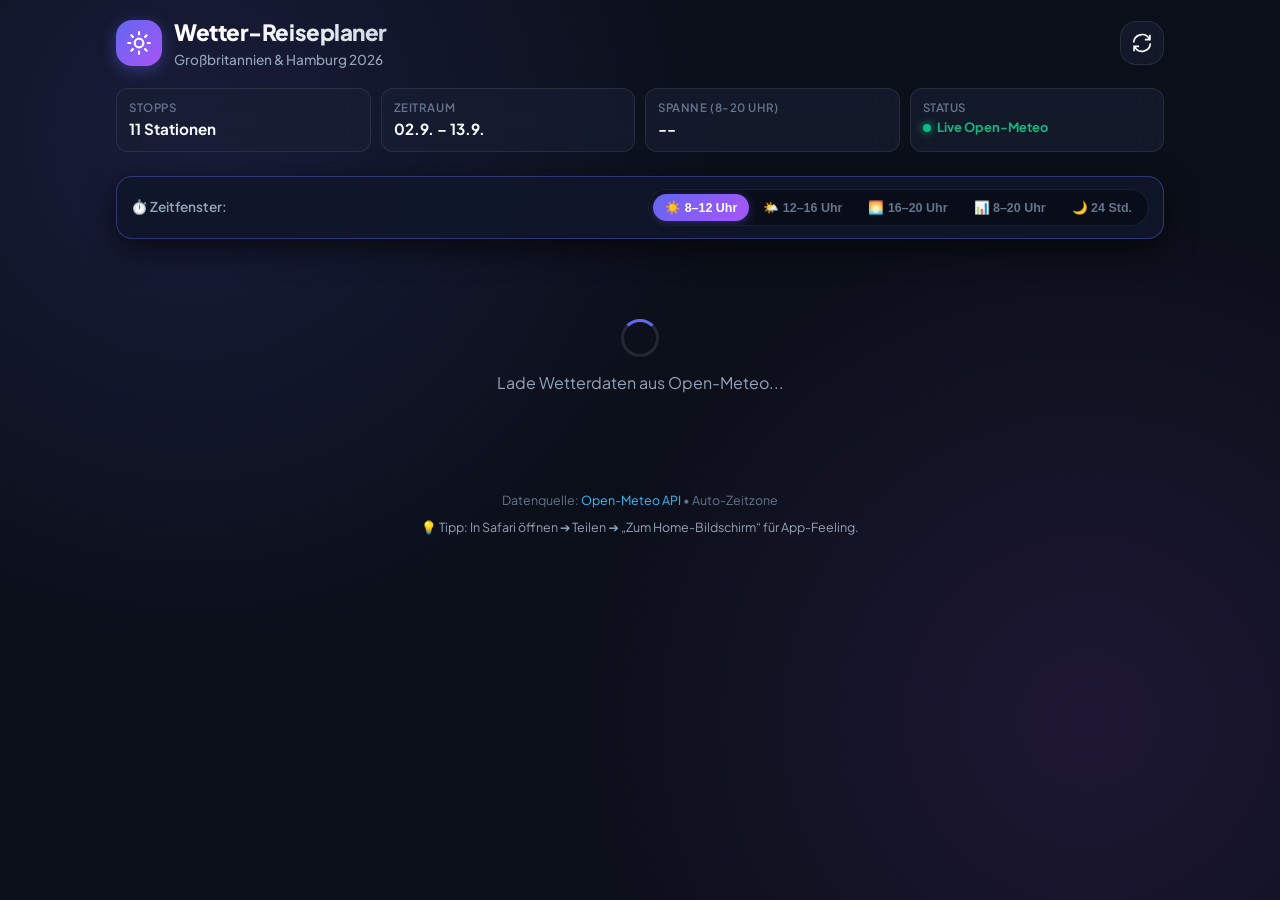
==== index.html @ 4241230c "Modify API URL to include past_days parameter Updated the API URL in fetchForecastForTarget to inclu" ====
<!DOCTYPE html>
<html lang="de">
<head>
    <meta charset="UTF-8">
    <meta name="viewport" content="width=device-width, initial-scale=1.0, maximum-scale=1.0, user-scalable=no">
    <title>Wetter-Reiseplaner | GB & Hamburg</title>
    <link rel="preconnect" href="https://fonts.googleapis.com">
    <link rel="preconnect" href="https://fonts.gstatic.com" crossorigin>
    <link href="https://fonts.googleapis.com/css2?family=Plus+Jakarta+Sans:wght@400;500;600;700;800&display=swap" rel="stylesheet">
    <meta name="apple-mobile-web-app-capable" content="yes">
    <meta name="apple-mobile-web-app-status-bar-style" content="black-translucent">
    <meta name="theme-color" content="#0f172a">
    <style>
        :root {
            --bg-main: #0b0f19;
            --card-bg: rgba(23, 31, 51, 0.65);
            --card-bg-hover: rgba(30, 41, 67, 0.8);
            --card-border: rgba(255, 255, 255, 0.09);
            --card-border-glow: rgba(99, 102, 241, 0.4);
            
            --text-primary: #f8fafc;
            --text-secondary: #94a3b8;
            --text-muted: #64748b;
            
            --accent-indigo: #6366f1;
            --accent-purple: #a855f7;
            --accent-sky: #38bdf8;
            --accent-amber: #f59e0b;
            --accent-emerald: #10b981;
            --accent-rose: #f43f5e;
            
            --radius-xl: 22px;
            --radius-lg: 16px;
            --radius-md: 12px;
            --radius-sm: 8px;
            
            --shadow-glass: 0 12px 32px 0 rgba(0, 0, 0, 0.37);
        }

        * {
            margin: 0;
            padding: 0;
            box-sizing: border-box;
            -webkit-tap-highlight-color: transparent;
        }

        body {
            font-family: 'Plus Jakarta Sans', system-ui, -apple-system, sans-serif;
            background-color: var(--bg-main);
            color: var(--text-primary);
            min-height: 100vh;
            line-height: 1.5;
            background-image: 
                radial-gradient(circle at 15% 15%, rgba(99, 102, 241, 0.15) 0%, transparent 40%),
                radial-gradient(circle at 85% 80%, rgba(168, 85, 247, 0.12) 0%, transparent 40%);
            background-attachment: fixed;
            padding-bottom: 40px;
        }

        .app-container {
            max-width: 1080px;
            margin: 0 auto;
            padding: 16px 16px 32px 16px;
        }

        /* Header */
        .app-header {
            margin-bottom: 24px;
        }

        .header-top {
            display: flex;
            justify-content: space-between;
            align-items: center;
            margin-bottom: 18px;
        }

        .brand {
            display: flex;
            align-items: center;
            gap: 12px;
        }

        .brand-icon {
            width: 46px;
            height: 46px;
            border-radius: var(--radius-lg);
            background: linear-gradient(135deg, var(--accent-indigo), var(--accent-purple));
            display: flex;
            align-items: center;
            justify-content: center;
            color: #fff;
            box-shadow: 0 4px 16px rgba(99, 102, 241, 0.4);
        }

        .brand-icon svg {
            width: 26px;
            height: 26px;
        }

        h1 {
            font-size: 1.4rem;
            font-weight: 800;
            letter-spacing: -0.02em;
            background: linear-gradient(135deg, #ffffff 30%, #cbd5e1);
            -webkit-background-clip: text;
            -webkit-text-fill-color: transparent;
        }

        .subtitle {
            font-size: 0.85rem;
            color: var(--text-secondary);
            font-weight: 500;
        }

        .icon-btn {
            width: 44px;
            height: 44px;
            border-radius: var(--radius-lg);
            background: var(--card-bg);
            border: 1px solid var(--card-border);
            color: var(--text-primary);
            display: flex;
            align-items: center;
            justify-content: center;
            cursor: pointer;
            backdrop-filter: blur(12px);
            transition: all 0.2s ease;
        }

        .icon-btn:active {
            transform: scale(0.94);
            background: rgba(99, 102, 241, 0.2);
        }

        .icon-btn svg {
            width: 20px;
            height: 20px;
            transition: transform 0.4s ease;
        }

        .spinning svg {
            animation: rotate 1s linear infinite;
        }

        @keyframes rotate {
            from { transform: rotate(0deg); }
            to { transform: rotate(360deg); }
        }

        /* Stats Bar */
        .stats-bar {
            display: grid;
            grid-template-columns: repeat(2, 1fr);
            gap: 10px;
            margin-bottom: 18px;
        }

        @media (min-width: 640px) {
            .stats-bar {
                grid-template-columns: repeat(4, 1fr);
            }
        }

        .stat-card {
            background: var(--card-bg);
            border: 1px solid var(--card-border);
            backdrop-filter: blur(12px);
            border-radius: var(--radius-md);
            padding: 10px 12px;
            display: flex;
            flex-direction: column;
        }

        .stat-label {
            font-size: 0.72rem;
            color: var(--text-muted);
            text-transform: uppercase;
            letter-spacing: 0.05em;
            font-weight: 600;
        }

        .stat-value {
            font-size: 0.95rem;
            font-weight: 700;
            color: var(--text-primary);
            margin-top: 2px;
        }

        .status-badge {
            display: inline-flex;
            align-items: center;
            gap: 6px;
            font-size: 0.8rem;
            color: var(--accent-emerald);
        }

        .pulse-dot {
            width: 8px;
            height: 8px;
            border-radius: 50%;
            background-color: var(--accent-emerald);
            box-shadow: 0 0 8px var(--accent-emerald);
            animation: pulse 2s infinite;
        }

        @keyframes pulse {
            0% { opacity: 1; transform: scale(1); }
            50% { opacity: 0.4; transform: scale(0.85); }
            100% { opacity: 1; transform: scale(1); }
        }

        /* Time Toggle Bar (Sticky Header) */
        .time-toggle-bar {
            position: sticky;
            top: 0;
            z-index: 500;
            display: flex;
            flex-wrap: wrap;
            gap: 10px;
            justify-content: space-between;
            align-items: center;
            background: rgba(15, 23, 42, 0.95);
            border: 1px solid var(--card-border-glow);
            border-radius: var(--radius-lg);
            padding: 12px 14px;
            margin-bottom: 20px;
            backdrop-filter: blur(20px);
            -webkit-backdrop-filter: blur(20px);
            box-shadow: 0 10px 30px rgba(0, 0, 0, 0.6);
        }

        .time-badge {
            display: flex;
            align-items: center;
            gap: 8px;
            font-size: 0.85rem;
            font-weight: 600;
            color: var(--text-secondary);
        }

        .toggle-switch {
            display: flex;
            gap: 2px;
            background: rgba(0, 0, 0, 0.35);
            padding: 4px;
            border-radius: 30px;
            border: 1px solid rgba(255, 255, 255, 0.08);
            overflow-x: auto;
            max-width: 100%;
            scrollbar-width: none;
        }

        .toggle-switch::-webkit-scrollbar {
            display: none;
        }

        .toggle-btn {
            white-space: nowrap;
            background: transparent;
            border: none;
            color: var(--text-muted);
            padding: 6px 12px;
            border-radius: 20px;
            font-size: 0.78rem;
            font-weight: 600;
            cursor: pointer;
            transition: all 0.2s ease;
        }

        .toggle-btn.active {
            background: linear-gradient(135deg, var(--accent-indigo), var(--accent-purple));
            color: #fff;
            box-shadow: 0 2px 10px rgba(99, 102, 241, 0.4);
        }

        /* Loader */
        .loader-container {
            display: flex;
            flex-direction: column;
            align-items: center;
            justify-content: center;
            padding: 60px 20px;
            color: var(--text-secondary);
            gap: 14px;
        }

        .spinner {
            width: 38px;
            height: 38px;
            border: 3px solid rgba(255, 255, 255, 0.1);
            border-top-color: var(--accent-indigo);
            border-radius: 50%;
            animation: rotate 0.8s linear infinite;
        }

        /* Grid & Cards */
        .weather-grid {
            display: grid;
            grid-template-columns: 1fr;
            gap: 14px;
        }

        @media (min-width: 640px) {
            .weather-grid {
                grid-template-columns: repeat(2, 1fr);
            }
        }

        @media (min-width: 1024px) {
            .weather-grid {
                grid-template-columns: repeat(3, 1fr);
            }
        }

        .weather-card {
            background: var(--card-bg);
            border: 1px solid var(--card-border);
            backdrop-filter: blur(16px);
            border-radius: var(--radius-xl);
            padding: 18px;
            position: relative;
            overflow: hidden;
            transition: transform 0.2s ease, border-color 0.2s ease, box-shadow 0.2s ease;
            box-shadow: var(--shadow-glass);
            cursor: pointer;
        }

        .weather-card:hover {
            border-color: var(--card-border-glow);
            transform: translateY(-2px);
        }

        .weather-card.out-of-range {
            opacity: 0.7;
            background: rgba(15, 23, 42, 0.5);
            cursor: default;
        }

        /* Card Header */
        .card-header {
            display: flex;
            justify-content: space-between;
            align-items: flex-start;
            margin-bottom: 14px;
        }

        .city-badge {
            display: flex;
            align-items: center;
            gap: 8px;
        }

        .city-flag {
            font-size: 1.2rem;
        }

        .city-name {
            font-size: 1.15rem;
            font-weight: 700;
            color: var(--text-primary);
        }

        .date-pill {
            background: rgba(255, 255, 255, 0.07);
            border: 1px solid rgba(255, 255, 255, 0.1);
            padding: 4px 10px;
            border-radius: var(--radius-md);
            font-size: 0.78rem;
            font-weight: 600;
            color: var(--text-secondary);
        }

        /* Card Body */
        .card-body {
            display: flex;
            align-items: center;
            justify-content: space-between;
            margin-bottom: 16px;
        }

        .weather-info {
            display: flex;
            align-items: center;
            gap: 12px;
        }

        .weather-icon-wrapper {
            width: 48px;
            height: 48px;
            border-radius: var(--radius-md);
            background: rgba(255, 255, 255, 0.05);
            display: flex;
            align-items: center;
            justify-content: center;
            font-size: 1.8rem;
        }

        .weather-desc {
            font-size: 0.95rem;
            font-weight: 600;
            color: var(--text-primary);
        }

        .temp-box {
            text-align: right;
        }

        .temp-max {
            font-size: 1.4rem;
            font-weight: 800;
            color: var(--text-primary);
        }

        .temp-min {
            font-size: 0.85rem;
            color: var(--text-muted);
            font-weight: 500;
        }

        /* Card Metrics */
        .card-metrics {
            background: rgba(0, 0, 0, 0.22);
            border-radius: var(--radius-md);
            padding: 10px 12px;
            display: flex;
            flex-direction: column;
            gap: 8px;
            font-size: 0.82rem;
        }

        .metric-row {
            display: flex;
            justify-content: space-between;
            align-items: center;
            width: 100%;
        }

        .metric-row.wind-row,
        .metric-row.sun-row {
            padding-top: 6px;
            border-top: 1px solid rgba(255, 255, 255, 0.07);
        }

        .metric-item {
            display: flex;
            align-items: center;
            gap: 6px;
            color: var(--text-secondary);
        }

        .metric-icon {
            color: var(--accent-sky);
        }

        .gusts-badge {
            font-size: 0.75rem;
            color: var(--accent-amber);
            background: rgba(245, 158, 11, 0.12);
            border: 1px solid rgba(245, 158, 11, 0.25);
            padding: 1px 6px;
            border-radius: 4px;
            margin-left: 4px;
            font-weight: 600;
        }

        .rain-bar-container {
            width: 60px;
            height: 6px;
            background: rgba(255, 255, 255, 0.1);
            border-radius: 4px;
            overflow: hidden;
        }

        .rain-bar-fill {
            height: 100%;
            background: linear-gradient(90deg, var(--accent-sky), var(--accent-indigo));
            border-radius: 4px;
        }

        .out-notice {
            padding: 12px;
            background: rgba(245, 158, 11, 0.1);
            border: 1px dashed rgba(245, 158, 11, 0.3);
            border-radius: var(--radius-md);
            color: #fcd34d;
            font-size: 0.8rem;
            text-align: center;
            font-weight: 500;
        }

        .card-click-hint {
            font-size: 0.73rem;
            color: var(--text-muted);
            text-align: right;
            margin-top: 10px;
            display: flex;
            align-items: center;
            justify-content: flex-end;
            gap: 4px;
            font-weight: 600;
            transition: color 0.2s ease;
        }

        .weather-card:hover .card-click-hint {
            color: var(--accent-sky);
        }

        /* Modal Overlay */
        .modal-overlay {
            position: fixed;
            top: 0;
            left: 0;
            width: 100vw;
            height: 100vh;
            background: rgba(5, 8, 16, 0.82);
            backdrop-filter: blur(16px);
            -webkit-backdrop-filter: blur(16px);
            z-index: 1000;
            display: flex;
            align-items: center;
            justify-content: center;
            padding: 16px;
            opacity: 1;
            transition: opacity 0.25s ease;
        }

        .modal-overlay.hidden {
            display: none !important;
            opacity: 0;
            pointer-events: none;
        }

        .modal-card {
            background: rgba(15, 23, 42, 0.96);
            border: 1px solid var(--card-border-glow);
            border-radius: var(--radius-xl);
            width: 100%;
            max-width: 820px;
            max-height: 90vh;
            overflow-y: auto;
            padding: 24px;
            position: relative;
            box-shadow: 0 20px 50px rgba(0, 0, 0, 0.6);
            animation: modalSlideUp 0.3s ease-out;
        }

        @keyframes modalSlideUp {
            from { opacity: 0; transform: translateY(20px) scale(0.97); }
            to { opacity: 1; transform: translateY(0) scale(1); }
        }

        .modal-close-btn {
            position: absolute;
            top: 16px;
            right: 16px;
            width: 36px;
            height: 36px;
            border-radius: 50%;
            background: rgba(255, 255, 255, 0.1);
            border: 1px solid rgba(255, 255, 255, 0.15);
            color: var(--text-primary);
            font-size: 1.4rem;
            line-height: 1;
            cursor: pointer;
            display: flex;
            align-items: center;
            justify-content: center;
            transition: all 0.2s ease;
        }

        .modal-close-btn:hover {
            background: rgba(244, 63, 94, 0.2);
            border-color: var(--accent-rose);
            color: var(--accent-rose);
        }

        .modal-header {
            margin-bottom: 20px;
            padding-right: 40px;
        }

        .modal-title-group {
            display: flex;
            align-items: center;
            gap: 12px;
            margin-bottom: 12px;
        }

        .modal-flag {
            font-size: 2rem;
        }

        .modal-city {
            font-size: 1.5rem;
            font-weight: 800;
            color: var(--text-primary);
        }

        .modal-date {
            font-size: 0.9rem;
            color: var(--text-secondary);
            font-weight: 500;
        }

        .modal-summary-pills {
            display: flex;
            flex-wrap: wrap;
            gap: 8px;
        }

        .summary-pill {
            padding: 4px 12px;
            border-radius: 20px;
            font-size: 0.82rem;
            font-weight: 600;
            background: rgba(255, 255, 255, 0.06);
            border: 1px solid rgba(255, 255, 255, 0.1);
        }

        .summary-pill.temp-pill { color: #f8fafc; border-color: rgba(99, 102, 241, 0.4); }
        .summary-pill.rain-pill { color: var(--accent-sky); border-color: rgba(56, 189, 248, 0.4); }
        .summary-pill.wind-pill { color: var(--accent-amber); border-color: rgba(245, 158, 11, 0.4); }
        .summary-pill.sun-pill { color: #fde047; border-color: rgba(250, 204, 21, 0.4); }

        .chart-legend {
            display: flex;
            gap: 16px;
            margin-bottom: 12px;
            font-size: 0.8rem;
            color: var(--text-secondary);
        }

        .legend-item {
            display: flex;
            align-items: center;
            gap: 6px;
        }

        .legend-color {
            width: 12px;
            height: 12px;
            border-radius: 3px;
        }

        .legend-color.temp-color { background: var(--accent-indigo); }
        .legend-color.rain-color { background: var(--accent-sky); }

        .chart-scroll-container {
            overflow-x: auto;
            background: rgba(0, 0, 0, 0.3);
            border: 1px solid var(--card-border);
            border-radius: var(--radius-lg);
            padding: 16px;
            margin-bottom: 20px;
        }

        .chart-wrapper {
            min-width: 640px;
        }

        .hourly-table-container {
            margin-top: 16px;
        }

        .table-title {
            font-size: 0.95rem;
            font-weight: 700;
            margin-bottom: 12px;
            color: var(--text-primary);
        }

        .hourly-grid {
            display: grid;
            grid-template-columns: repeat(auto-fill, minmax(80px, 1fr));
            gap: 8px;
        }

        .hourly-card {
            background: rgba(255, 255, 255, 0.04);
            border: 1px solid rgba(255, 255, 255, 0.06);
            border-radius: var(--radius-md);
            padding: 8px 6px;
            text-align: center;
            font-size: 0.78rem;
            transition: background 0.2s ease;
        }

        .hourly-card:hover {
            background: rgba(99, 102, 241, 0.15);
        }

        .hourly-time {
            font-weight: 700;
            color: var(--text-secondary);
            margin-bottom: 4px;
        }

        .hourly-icon {
            font-size: 1.2rem;
            margin: 2px 0;
        }

        .hourly-temp {
            font-weight: 800;
            color: var(--text-primary);
        }

        .hourly-rain {
            font-size: 0.72rem;
            color: var(--accent-sky);
            margin-top: 2px;
        }

        .hidden {
            display: none !important;
        }

        .app-footer {
            margin-top: 36px;
            text-align: center;
            font-size: 0.78rem;
            color: var(--text-muted);
        }

        .app-footer a {
            color: var(--accent-sky);
            text-decoration: none;
        }

        .pwa-hint {
            margin-top: 8px;
            color: var(--text-secondary);
        }
    </style>
</head>
<body>
    <div class="app-container">
        <!-- Header -->
        <header class="app-header">
            <div class="header-top">
                <div class="brand">
                    <div class="brand-icon">
                        <svg viewBox="0 0 24 24" fill="none" stroke="currentColor" stroke-width="2">
                            <path d="M12 2v2M12 20v2M4.93 4.93l1.41 1.41M17.66 17.66l1.41 1.41M2 12h2M20 12h2M6.34 17.66l-1.41 1.41M19.07 4.93l-1.41 1.41" stroke-linecap="round"/>
                            <path d="M16 12a4 4 0 11-8 0 4 4 0 018 0z"/>
                        </svg>
                    </div>
                    <div>
                        <h1>Wetter-Reiseplaner</h1>
                        <p class="subtitle">Großbritannien & Hamburg 2026</p>
                    </div>
                </div>
                <button id="refresh-btn" class="icon-btn" title="Daten aktualisieren" aria-label="Aktualisieren">
                    <svg id="refresh-icon" viewBox="0 0 24 24" fill="none" stroke="currentColor" stroke-width="2">
                        <path d="M21.5 2v6h-6M2.5 22v-6h6M2 11.5a10 10 0 0118.8-4.3M22 12.5a10 10 0 01-18.8 4.2"/>
                    </svg>
                </button>
            </div>

            <!-- Stats Bar -->
            <div class="stats-bar">
                <div class="stat-card">
                    <span class="stat-label">Stopps</span>
                    <span class="stat-value" id="stat-count">11 Stationen</span>
                </div>
                <div class="stat-card">
                    <span class="stat-label">Zeitraum</span>
                    <span class="stat-value">02.9. – 13.9.</span>
                </div>
                <div class="stat-card">
                    <span class="stat-label">Spanne (8-20 Uhr)</span>
                    <span class="stat-value" id="stat-temp-range">--</span>
                </div>
                <div class="stat-card">
                    <span class="stat-label">Status</span>
                    <span class="stat-value status-badge" id="stat-status">
                        <span class="pulse-dot"></span> Live Open-Meteo
                    </span>
                </div>
            </div>
        </header>

        <!-- Time Toggle Bar (Sticky Header) -->
        <div class="time-toggle-bar">
            <div class="time-badge">
                <span>⏱️ Zeitfenster:</span>
            </div>
            <div class="toggle-switch">
                <button class="toggle-btn active" data-time="8-12">☀️ 8–12 Uhr</button>
                <button class="toggle-btn" data-time="12-16">🌤️ 12–16 Uhr</button>
                <button class="toggle-btn" data-time="16-20">🌅 16–20 Uhr</button>
                <button class="toggle-btn" data-time="8-20">📊 8–20 Uhr</button>
                <button class="toggle-btn" data-time="24h">🌙 24 Std.</button>
            </div>
        </div>

        <!-- Main Content Grid -->
        <main class="main-content">
            <div id="loader" class="loader-container">
                <div class="spinner"></div>
                <p>Lade Wetterdaten aus Open-Meteo...</p>
            </div>

            <div id="weather-grid" class="weather-grid hidden"></div>
        </main>

        <!-- Footer -->
        <footer class="app-footer">
            <p>Datenquelle: <a href="https://open-meteo.com/" target="_blank" rel="noopener">Open-Meteo API</a> • Auto-Zeitzone</p>
            <p class="pwa-hint">💡 Tipp: In Safari öffnen ➔ Teilen ➔ „Zum Home-Bildschirm“ für App-Feeling.</p>
        </footer>
    </div>

    <script>
        const TARGETS = [
            { city: "Zürich", country: "CH", lat: 47.3769, lon: 8.5417, date: "2026-09-02", region: "ch" },
            { city: "Hamburg", country: "DE", lat: 53.5511, lon: 9.9937, date: "2026-09-02", region: "hamburg" },
            { city: "Hamburg", country: "DE", lat: 53.5511, lon: 9.9937, date: "2026-09-03", region: "hamburg" },
            { city: "Cork", country: "IE", lat: 51.8985, lon: -8.4756, date: "2026-09-05", region: "gb" },
            { city: "Dublin", country: "IE", lat: 53.3498, lon: -6.2603, date: "2026-09-06", region: "gb" },
            { city: "Belfast", country: "UK", lat: 54.5973, lon: -5.9301, date: "2026-09-07", region: "gb" },
            { city: "Glasgow", country: "UK", lat: 55.8642, lon: -4.2518, date: "2026-09-08", region: "gb" },
            { city: "Kirkwall", country: "UK", lat: 58.9809, lon: -2.9605, date: "2026-09-10", region: "gb" },
            { city: "Invergordon", country: "UK", lat: 57.6896, lon: -4.1685, date: "2026-09-11", region: "gb" },
            { city: "Hamburg", country: "DE", lat: 53.5511, lon: 9.9937, date: "2026-09-13", region: "hamburg" },
            { city: "Zürich", country: "CH", lat: 47.3769, lon: 8.5417, date: "2026-09-13", region: "ch" },
        ];


        const WEATHER_META = {
            0: { text: "Klar", icon: "☀️" },
            1: { text: "Meist sonnig", icon: "🌤️" },
            2: { text: "Teilweise bewölkt", icon: "⛅" },
            3: { text: "Bedeckt", icon: "☁️" },
            45: { text: "Nebel", icon: "🌫️" },
            48: { text: "Reifnebel", icon: "🌫️" },
            51: { text: "Leichter Niesel", icon: "🌦️" },
            53: { text: "Nieselregen", icon: "🌧️" },
            55: { text: "Starker Niesel", icon: "🌧️" },
            56: { text: "Gefrier-Niesel", icon: "🌧️" },
            57: { text: "Gefrier-Niesel", icon: "🌧️" },
            61: { text: "Leichter Regen", icon: "🌧️" },
            63: { text: "Mäßiger Regen", icon: "🌧️" },
            65: { text: "Starker Regen", icon: "🌧️" },
            66: { text: "Gefrierregen", icon: "🌧️" },
            67: { text: "Gefrierregen", icon: "🌧️" },
            71: { text: "Leichter Schneefall", icon: "❄️" },
            73: { text: "Mäßiger Schneefall", icon: "❄️" },
            75: { text: "Starker Schneefall", icon: "❄️" },
            77: { text: "Schneegriesel", icon: "❄️" },
            80: { text: "Leichte Schauer", icon: "🌦️" },
            81: { text: "Regenschauer", icon: "🌧️" },
            82: { text: "Starke Schauer", icon: "🌧️" },
            85: { text: "Schneeschauer", icon: "🌨️" },
            86: { text: "Schneeschauer", icon: "🌨️" },
            95: { text: "Gewitter", icon: "⛈️" },
            96: { text: "Gewitter + Hagel", icon: "⛈️" },
            99: { text: "Schweres Gewitter", icon: "⛈️" }
        };

        const COUNTRY_FLAGS = {
            "DE": "🇩🇪",
            "IE": "🇮🇪",
            "UK": "🇬🇧",
            "CH": "🇨🇭"
        };


        const TIME_SLOTS = {
            '8-12': { label: '☀️ 8–12 Uhr', minHour: 8, maxHour: 12 },
            '12-16': { label: '🌤️ 12–16 Uhr', minHour: 12, maxHour: 16 },
            '16-20': { label: '🌅 16–20 Uhr', minHour: 16, maxHour: 20 },
            '8-20': { label: '📊 8–20 Uhr', minHour: 8, maxHour: 20 },
            '24h': { label: '🌙 24 Std.', minHour: 0, maxHour: 23 }
        };

        let weatherDataStore = [];
        let currentTimeMode = '8-12';

        document.addEventListener('DOMContentLoaded', () => {
            initApp();
        });

        function initApp() {
            setupEventListeners();
            fetchWeatherData();
        }

        function setupEventListeners() {
            const refreshBtn = document.getElementById('refresh-btn');
            if (refreshBtn) {
                refreshBtn.addEventListener('click', () => {
                    refreshBtn.classList.add('spinning');
                    fetchWeatherData().finally(() => {
                        setTimeout(() => refreshBtn.classList.remove('spinning'), 600);
                    });
                });
            }

            const toggleBtns = document.querySelectorAll('.toggle-btn');
            toggleBtns.forEach(btn => {
                btn.addEventListener('click', (e) => {
                    const button = e.target.closest('.toggle-btn');
                    if (!button) return;
                    toggleBtns.forEach(b => b.classList.remove('active'));
                    button.classList.add('active');
                    currentTimeMode = button.getAttribute('data-time');
                    renderGrid();
                });
            });

            // Modal close listeners
            const modal = document.getElementById('trend-modal');
            const closeBtn = document.getElementById('modal-close-btn');
            if (closeBtn) {
                closeBtn.addEventListener('click', closeTrendModal);
            }
            if (modal) {
                modal.addEventListener('click', (e) => {
                    if (e.target === modal) closeTrendModal();
                });
            }
            document.addEventListener('keydown', (e) => {
                if (e.key === 'Escape') closeTrendModal();
            });
        }

        async function fetchWeatherData() {
            showLoader(true);
            weatherDataStore = [];

            try {
                const results = [];
                for (const item of TARGETS) {
                    const data = await fetchForecastForTarget(item);
                    results.push(data);
                    await new Promise(r => setTimeout(r, 100));
                }
                weatherDataStore = results;
                updateOverallStats();
                renderGrid();
            } catch (err) {
                console.error('Fehler beim Laden der Wetterdaten:', err);
            } finally {
                showLoader(false);
            }
        }

        async function fetchForecastForTarget(target, retries = 2) {
            // const url = `https://api.open-meteo.com/v1/forecast?latitude=${target.lat}&longitude=${target.lon}&hourly=temperature_2m,precipitation_probability,precipitation,weathercode,wind_speed_10m,wind_gusts_10m&daily=sunrise,sunset&wind_speed_unit=kmh&timezone=auto&forecast_days=16`;
            // In fetchForecastForTarget:
            const url = `https://api.open-meteo.com/v1/forecast?latitude=${target.lat}&longitude=${target.lon}&hourly=temperature_2m,precipitation_probability,precipitation,weathercode,wind_speed_10m,wind_gusts_10m&daily=sunrise,sunset&wind_speed_unit=kmh&timezone=auto&forecast_days=16&past_days=31`;

            try {
                const res = await fetch(url);
                
                if (res.status === 429 && retries > 0) {
                    await new Promise(r => setTimeout(r, 400));
                    return fetchForecastForTarget(target, retries - 1);
                }

                if (!res.ok) throw new Error(`HTTP ${res.status}`);
                const data = await res.json();
                
                const hourly = data.hourly || {};
                const times = hourly.time || [];
                const daily = data.daily || {};
                
                const dayIndices = [];
                for (let i = 0; i < times.length; i++) {
                    if (times[i].startsWith(target.date)) {
                        dayIndices.push(i);
                    }
                }

                if (dayIndices.length === 0) {
                    return {
                        ...target,
                        available: false,
                        reason: "Außerhalb des 16-Tage-Fensters"
                    };
                }

                // Get sunrise and sunset
                let sunriseStr = '--:--';
                let sunsetStr = '--:--';
                if (daily.time && daily.sunrise && daily.sunset) {
                    const dIdx = daily.time.indexOf(target.date);
                    if (dIdx !== -1) {
                        if (daily.sunrise[dIdx]) sunriseStr = daily.sunrise[dIdx].split('T')[1]?.substring(0, 5) || '--:--';
                        if (daily.sunset[dIdx]) sunsetStr = daily.sunset[dIdx].split('T')[1]?.substring(0, 5) || '--:--';
                    }
                }

                const hourlyDetails = dayIndices.map(i => ({
                    time: times[i],
                    hour: parseInt(times[i].split('T')[1].split(':')[0], 10),
                    hourStr: times[i].split('T')[1],
                    temp: hourly.temperature_2m?.[i],
                    rainProb: hourly.precipitation_probability?.[i],
                    rainSum: hourly.precipitation?.[i],
                    weatherCode: hourly.weathercode?.[i],
                    windSpeed: hourly.wind_speed_10m?.[i],
                    windGusts: hourly.wind_gusts_10m?.[i]
                }));

                function calcStats(indices) {
                    if (!indices.length) return null;
                    const temps = indices.map(i => hourly.temperature_2m?.[i]).filter(v => v != null);
                    const rainProbs = indices.map(i => hourly.precipitation_probability?.[i]).filter(v => v != null);
                    const rainSums = indices.map(i => hourly.precipitation?.[i]).filter(v => v != null);
                    const codes = indices.map(i => hourly.weathercode?.[i]).filter(v => v != null);
                    const winds = indices.map(i => hourly.wind_speed_10m?.[i]).filter(v => v != null);
                    const gusts = indices.map(i => hourly.wind_gusts_10m?.[i]).filter(v => v != null);

                    let code = null;
                    if (codes.length) {
                        const severe = codes.filter(c => c >= 50);
                        if (severe.length) {
                            code = Math.max(...severe);
                        } else {
                            const counts = {};
                            codes.forEach(c => counts[c] = (counts[c] || 0) + 1);
                            code = parseInt(Object.keys(counts).reduce((a, b) => counts[a] >= counts[b] ? a : b), 10);
                        }
                    }

                    const meta = code !== null ? (WEATHER_META[code] || { text: `Code ${code}`, icon: "❓" }) : { text: "Keine Daten", icon: "⏳" };

                    return {
                        weatherCode: code,
                        condition: meta.text,
                        icon: meta.icon,
                        tMax: temps.length ? Math.max(...temps) : null,
                        tMin: temps.length ? Math.min(...temps) : null,
                        rainProb: rainProbs.length ? Math.max(...rainProbs) : null,
                        rainSum: rainSums.length ? rainSums.reduce((a, b) => a + b, 0) : null,
                        windMax: winds.length ? Math.max(...winds) : null,
                        windGustsMax: gusts.length ? Math.max(...gusts) : null
                    };
                }

                const slotsData = {};
                Object.keys(TIME_SLOTS).forEach(slotKey => {
                    const slot = TIME_SLOTS[slotKey];
                    const slotIndices = dayIndices.filter(i => {
                        const hour = parseInt(times[i].split('T')[1].split(':')[0], 10);
                        return hour >= slot.minHour && hour <= slot.maxHour;
                    });
                    slotsData[slotKey] = calcStats(slotIndices);
                });

                return {
                    ...target,
                    available: true,
                    sunrise: sunriseStr,
                    sunset: sunsetStr,
                    slots: slotsData,
                    hourlyDetails
                };

            } catch (err) {
                if (retries > 0) {
                    await new Promise(r => setTimeout(r, 400));
                    return fetchForecastForTarget(target, retries - 1);
                }

                return {
                    ...target,
                    available: false,
                    reason: `Fehler: ${err.message}`
                };
            }
        }

        function updateOverallStats() {
            let overallMin = Infinity;
            let overallMax = -Infinity;
            let hasData = false;
        
            weatherDataStore.forEach(item => {
                if (item.available && item.hourlyDetails) {
                    item.hourlyDetails.forEach(h => {
                        // Berücksichtigt exakt das Tagesfenster 08:00 bis 20:00 Uhr
                        if (h.hour >= 8 && h.hour <= 20 && h.temp !== null && h.temp !== undefined) {
                            if (h.temp < overallMin) overallMin = h.temp;
                            if (h.temp > overallMax) overallMax = h.temp;
                            hasData = true;
                        }
                    });
                }
            });
        
            const statEl = document.getElementById('stat-temp-range');
            if (statEl) {
                if (hasData) {
                    statEl.innerHTML = `${overallMin.toFixed(1)}° <span style="font-weight:400;color:var(--text-muted);font-size:0.8rem;">bis</span> ${overallMax.toFixed(1)}°C`;
                } else {
                    statEl.textContent = '--';
                }
            }
        }


        function renderGrid() {
            const grid = document.getElementById('weather-grid');
            grid.innerHTML = '';

            if (weatherDataStore.length === 0) {
                grid.innerHTML = `<div class="out-notice" style="grid-column: 1/-1;">Keine Stopps gefunden.</div>`;
                return;
            }

            weatherDataStore.forEach(item => {
                const card = createWeatherCard(item);
                grid.appendChild(card);
            });
        }

        function createWeatherCard(item) {
            const card = document.createElement('div');
            card.className = `weather-card ${!item.available ? 'out-of-range' : ''}`;

            const formattedDate = formatDateString(item.date);
            const flag = COUNTRY_FLAGS[item.country] || '📍';

            if (!item.available) {
                card.innerHTML = `
                    <div class="card-header">
                        <div class="city-badge">
                            <span class="city-flag">${flag}</span>
                            <span class="city-name">${item.city}</span>
                        </div>
                        <div class="date-pill">${formattedDate}</div>
                    </div>
                    <div class="out-notice">
                        ⏳ ${item.reason || 'Datum liegt noch außerhalb des 16-Tage-Fensters'}
                    </div>
                `;
                return card;
            }

            const stats = (item.slots && item.slots[currentTimeMode]) || (item.slots && item.slots['8-12']) || (item.slots && item.slots['24h']);

            const tMaxStr = stats && stats.tMax !== null ? `${stats.tMax.toFixed(1)}°C` : '--';
            const tMinStr = stats && stats.tMin !== null ? `${stats.tMin.toFixed(1)}°C` : '--';
            const rainProb = stats && stats.rainProb !== null ? stats.rainProb : 0;
            const rainSumStr = stats && stats.rainSum !== null ? `${stats.rainSum.toFixed(1)} mm` : '--';
            const windStr = stats && stats.windMax !== null ? `${Math.round(stats.windMax)} km/h` : '--';
            const windGustsStr = (stats && stats.windGustsMax !== null && stats.windGustsMax > stats.windMax + 5) 
                ? `${Math.round(stats.windGustsMax)} km/h` 
                : null;

            const conditionText = stats ? stats.condition : 'Unbekannt';
            const iconSymbol = stats ? stats.icon : '❓';

            card.innerHTML = `
                <div class="card-header">
                    <div class="city-badge">
                        <span class="city-flag">${flag}</span>
                        <span class="city-name">${item.city}</span>
                    </div>
                    <div class="date-pill">${formattedDate}</div>
                </div>

                <div class="card-body">
                    <div class="weather-info">
                        <div class="weather-icon-wrapper">${iconSymbol}</div>
                        <div class="weather-desc">${conditionText}</div>
                    </div>
                    <div class="temp-box">
                        <div class="temp-max">${tMaxStr}</div>
                        <div class="temp-min">Min ${tMinStr}</div>
                    </div>
                </div>

                <div class="card-metrics">
                    <div class="metric-row">
                        <div class="metric-item">
                            <span class="metric-icon">🌧️</span>
                            <span>Regen: <strong>${rainProb}%</strong> (${rainSumStr})</span>
                        </div>
                        <div class="rain-bar-container" title="${rainProb}% Regenwahrscheinlichkeit">
                            <div class="rain-bar-fill" style="width: ${Math.min(rainProb, 100)}%;"></div>
                        </div>
                    </div>
                    <div class="metric-row wind-row">
                        <div class="metric-item">
                            <span class="metric-icon">💨</span>
                            <span>Wind: <strong>${windStr}</strong> ${windGustsStr ? `<span class="gusts-badge">Böen ${windGustsStr}</span>` : ''}</span>
                        </div>
                    </div>
                    <div class="metric-row sun-row">
                        <div class="metric-item" title="Sonnenaufgang">
                            <span class="metric-icon">🌅</span>
                            <span>Auf: <strong>${item.sunrise}</strong></span>
                        </div>
                        <div class="metric-item" title="Sonnenuntergang">
                            <span class="metric-icon">🌇</span>
                            <span>Unter: <strong>${item.sunset}</strong></span>
                        </div>
                    </div>
                </div>

                <div class="card-click-hint">
                    <span>📈 Trendgraph anzeigen</span> &rarr;
                </div>
            `;

            card.addEventListener('click', () => {
                openTrendModal(item);
            });

            return card;
        }

        function openTrendModal(item) {
            const modal = document.getElementById('trend-modal');
            if (!modal) return;

            const flag = COUNTRY_FLAGS[item.country] || '📍';
            const formattedDate = formatDateStringFull(item.date);
            const dayStats = item.slots ? item.slots['24h'] : null;

            document.getElementById('modal-city-flag').textContent = flag;
            document.getElementById('modal-city-name').textContent = item.city;
            document.getElementById('modal-date-text').textContent = formattedDate;

            if (dayStats) {
                document.getElementById('modal-summary-temp').textContent = `${dayStats.icon} Max ${dayStats.tMax?.toFixed(1)}°C / Min ${dayStats.tMin?.toFixed(1)}°C`;
                document.getElementById('modal-summary-rain').textContent = `🌧️ ${dayStats.rainProb}% (${dayStats.rainSum?.toFixed(1)} mm)`;
                document.getElementById('modal-summary-wind').textContent = `💨 Max ${Math.round(dayStats.windMax || 0)} km/h`;
            }
            document.getElementById('modal-summary-sun').textContent = `☀️ 🌅 ${item.sunrise || '--:--'} • 🌇 ${item.sunset || '--:--'}`;

            // Render Trend Graph SVG
            const chartWrapper = document.getElementById('chart-wrapper');
            if (chartWrapper && item.hourlyDetails) {
                chartWrapper.innerHTML = generateTrendSVG(item.hourlyDetails);
            }

            // Render Hourly Grid
            const hourlyGrid = document.getElementById('hourly-table');
            if (hourlyGrid && item.hourlyDetails) {
                hourlyGrid.innerHTML = '';
                item.hourlyDetails.forEach(h => {
                    const icon = h.weatherCode !== null ? (WEATHER_META[h.weatherCode]?.icon || '❓') : '⏳';
                    const cardEl = document.createElement('div');
                    cardEl.className = 'hourly-card';
                    cardEl.innerHTML = `
                        <div class="hourly-time">${h.hourStr}</div>
                        <div class="hourly-icon">${icon}</div>
                        <div class="hourly-temp">${h.temp !== null ? h.temp.toFixed(1) + '°' : '--'}</div>
                        <div class="hourly-rain">${h.rainProb || 0}% (${h.rainSum ? h.rainSum.toFixed(1) : '0'}mm)</div>
                    `;
                    hourlyGrid.appendChild(cardEl);
                });
            }

            modal.classList.remove('hidden');
            document.body.style.overflow = 'hidden';
        }

        function closeTrendModal() {
            const modal = document.getElementById('trend-modal');
            if (modal) {
                modal.classList.add('hidden');
            }
            document.body.style.overflow = '';
        }

        function generateTrendSVG(hourlyList) {
            if (!hourlyList || !hourlyList.length) return '<p>Keine Stundendaten vorhanden.</p>';

            const svgWidth = 720;
            const svgHeight = 220;
            const paddingLeft = 35;
            const paddingRight = 35;
            const paddingTop = 35;
            const paddingBottom = 45;

            const graphW = svgWidth - paddingLeft - paddingRight;
            const graphH = svgHeight - paddingTop - paddingBottom;

            const temps = hourlyList.map(d => d.temp).filter(v => v != null);
            const rainSums = hourlyList.map(d => d.rainSum).filter(v => v != null);
            const rainProbs = hourlyList.map(d => d.rainProb).filter(v => v != null);

            let minT = Math.min(...temps);
            let maxT = Math.max(...temps);
            if (minT === maxT) { minT -= 1; maxT += 1; }
            const tempRange = maxT - minT;

            const maxRainSum = Math.max(...rainSums, 1);

            const n = hourlyList.length;
            const stepX = graphW / (n - 1);

            // Rain Bars
            let barsSVG = '';
            for (let i = 0; i < n; i++) {
                const d = hourlyList[i];
                const x = paddingLeft + i * stepX;
                const rVal = d.rainSum || 0;
                const rProb = d.rainProb || 0;
                
                let barH = 0;
                if (rVal > 0) {
                    barH = Math.min(graphH * 0.75, (rVal / maxRainSum) * (graphH * 0.65) + 8);
                } else if (rProb > 0) {
                    barH = (rProb / 100) * (graphH * 0.4);
                }

                if (barH > 0) {
                    const barW = Math.max(6, stepX * 0.55);
                    const barX = x - barW / 2;
                    const barY = paddingTop + graphH - barH;
                    
                    barsSVG += `
                        <rect x="${barX.toFixed(1)}" y="${barY.toFixed(1)}" width="${barW.toFixed(1)}" height="${barH.toFixed(1)}" 
                              rx="3" fill="url(#rainGrad)" opacity="0.85">
                            <title>${d.hourStr} Uhr: ${rVal.toFixed(1)} mm (${rProb}% Regenwahrscheinlichkeit)</title>
                        </rect>
                    `;
                    
                    if (rVal >= 0.2 || rProb >= 40) {
                        const labelText = rVal > 0 ? `${rVal.toFixed(1)}m` : `${rProb}%`;
                        barsSVG += `
                            <text x="${x.toFixed(1)}" y="${(barY - 4).toFixed(1)}" text-anchor="middle" fill="#38bdf8" font-size="9" font-weight="600">${labelText}</text>
                        `;
                    }
                }
            }

            // Temp Points
            const points = [];
            for (let i = 0; i < n; i++) {
                const d = hourlyList[i];
                const x = paddingLeft + i * stepX;
                const y = paddingTop + graphH - ((d.temp - minT) / tempRange) * (graphH * 0.75) - 10;
                points.push({ x, y, temp: d.temp, hour: d.hour, icon: d.weatherCode !== null ? (WEATHER_META[d.weatherCode]?.icon || '') : '' });
            }

            let dLine = `M ${points[0].x.toFixed(1)} ${points[0].y.toFixed(1)}`;
            for (let i = 1; i < points.length; i++) {
                const pPrev = points[i - 1];
                const pCurr = points[i];
                const cpX1 = pPrev.x + stepX * 0.4;
                const cpY1 = pPrev.y;
                const cpX2 = pCurr.x - stepX * 0.4;
                const cpY2 = pCurr.y;
                dLine += ` C ${cpX1.toFixed(1)} ${cpY1.toFixed(1)}, ${cpX2.toFixed(1)} ${cpY2.toFixed(1)}, ${pCurr.x.toFixed(1)} ${pCurr.y.toFixed(1)}`;
            }

            const dArea = `${dLine} L ${points[points.length - 1].x.toFixed(1)} ${(paddingTop + graphH).toFixed(1)} L ${points[0].x.toFixed(1)} ${(paddingTop + graphH).toFixed(1)} Z`;

            let pointsSVG = '';
            let xLabelsSVG = '';

            for (let i = 0; i < n; i++) {
                const pt = points[i];
                const showLabel = (i % 2 === 0 || i === n - 1);
                
                if (showLabel) {
                    pointsSVG += `
                        <circle cx="${pt.x.toFixed(1)}" cy="${pt.y.toFixed(1)}" r="4.5" fill="#6366f1" stroke="#ffffff" stroke-width="2"/>
                        <text x="${pt.x.toFixed(1)}" y="${(pt.y - 8).toFixed(1)}" text-anchor="middle" fill="#ffffff" font-size="10" font-weight="700">${pt.temp.toFixed(1)}°</text>
                    `;

                    xLabelsSVG += `
                        <text x="${pt.x.toFixed(1)}" y="${(paddingTop + graphH + 18).toFixed(1)}" text-anchor="middle" fill="#94a3b8" font-size="10" font-weight="600">${pt.hour < 10 ? '0' + pt.hour : pt.hour}:00</text>
                        <text x="${pt.x.toFixed(1)}" y="${(paddingTop + graphH + 34).toFixed(1)}" text-anchor="middle" font-size="12">${pt.icon}</text>
                    `;
                }
            }

            return `
                <svg viewBox="0 0 ${svgWidth} ${svgHeight}" width="100%" height="auto" style="overflow: visible;">
                    <defs>
                        <linearGradient id="tempGrad" x1="0" y1="0" x2="0" y2="1">
                            <stop offset="0%" stop-color="#6366f1" stop-opacity="0.45"/>
                            <stop offset="100%" stop-color="#6366f1" stop-opacity="0.0"/>
                        </linearGradient>
                        <linearGradient id="rainGrad" x1="0" y1="0" x2="0" y2="1">
                            <stop offset="0%" stop-color="#38bdf8" stop-opacity="0.9"/>
                            <stop offset="100%" stop-color="#6366f1" stop-opacity="0.5"/>
                        </linearGradient>
                    </defs>

                    <line x1="${paddingLeft}" y1="${paddingTop + graphH}" x2="${svgWidth - paddingRight}" y2="${paddingTop + graphH}" stroke="rgba(255,255,255,0.1)" stroke-width="1"/>

                    ${barsSVG}

                    <path d="${dArea}" fill="url(#tempGrad)"/>
                    <path d="${dLine}" fill="none" stroke="#6366f1" stroke-width="3" stroke-linecap="round"/>

                    ${pointsSVG}
                    ${xLabelsSVG}
                </svg>
            `;
        }

        function formatDateString(isoStr) {
            const parts = isoStr.split('-');
            if (parts.length !== 3) return isoStr;
            
            const d = new Date(parseInt(parts[0]), parseInt(parts[1]) - 1, parseInt(parts[2]));
            const days = ['So', 'Mo', 'Di', 'Mi', 'Do', 'Fr', 'Sa'];
            const months = ['Jan', 'Feb', 'Mär', 'Apr', 'Mai', 'Jun', 'Jul', 'Aug', 'Sep', 'Okt', 'Nov', 'Dez'];

            const dayName = days[d.getDay()];
            const dayNum = String(d.getDate()).padStart(2, '0');
            const monthName = months[d.getMonth()];

            return `${dayName}, ${dayNum}. ${monthName}`;
        }

        function formatDateStringFull(isoStr) {
            const parts = isoStr.split('-');
            if (parts.length !== 3) return isoStr;
            
            const d = new Date(parseInt(parts[0]), parseInt(parts[1]) - 1, parseInt(parts[2]));
            const days = ['Sonntag', 'Montag', 'Dienstag', 'Mittwoch', 'Donnerstag', 'Freitag', 'Samstag'];
            const months = ['Januar', 'Februar', 'März', 'April', 'Mai', 'Juni', 'Juli', 'August', 'September', 'Oktober', 'November', 'Dezember'];

            const dayName = days[d.getDay()];
            const dayNum = String(d.getDate()).padStart(2, '0');
            const monthName = months[d.getMonth()];
            const year = d.getFullYear();

            return `${dayName}, ${dayNum}. ${monthName} ${year}`;
        }

        function showLoader(visible) {
            const loader = document.getElementById('loader');
            const grid = document.getElementById('weather-grid');

            if (visible) {
                loader.classList.remove('hidden');
                grid.classList.add('hidden');
            } else {
                loader.classList.add('hidden');
                grid.classList.remove('hidden');
            }
        }
    </script>

    <!-- Trend Modal -->
    <div id="trend-modal" class="modal-overlay hidden" role="dialog" aria-modal="true">
        <div class="modal-card">
            <button id="modal-close-btn" class="modal-close-btn" aria-label="Schließen">&times;</button>
            
            <div class="modal-header">
                <div class="modal-title-group">
                    <span id="modal-city-flag" class="modal-flag">🇩🇪</span>
                    <div>
                        <h2 id="modal-city-name" class="modal-city">Hamburg</h2>
                        <p id="modal-date-text" class="modal-date">Mittwoch, 02. September 2026</p>
                    </div>
                </div>
                <div class="modal-summary-pills">
                    <span id="modal-summary-temp" class="summary-pill temp-pill">--°C</span>
                    <span id="modal-summary-rain" class="summary-pill rain-pill">--</span>
                    <span id="modal-summary-wind" class="summary-pill wind-pill">--</span>
                    <span id="modal-summary-sun" class="summary-pill sun-pill">--</span>
                </div>
            </div>

            <div class="modal-body">
                <div class="chart-legend">
                    <div class="legend-item"><span class="legend-color temp-color"></span> Temperatur (°C)</div>
                    <div class="legend-item"><span class="legend-color rain-color"></span> Niederschlag (mm / %)</div>
                </div>
                
                <div class="chart-scroll-container">
                    <div id="chart-wrapper" class="chart-wrapper">
                        <!-- SVG Chart inserted dynamically -->
                    </div>
                </div>

                <div class="hourly-table-container">
                    <h3 class="table-title">Stündlicher Verlauf (24 Stunden)</h3>
                    <div id="hourly-table" class="hourly-grid">
                        <!-- Hourly items inserted dynamically -->
                    </div>
                </div>
            </div>
        </div>
    </div>
</body>
</html>
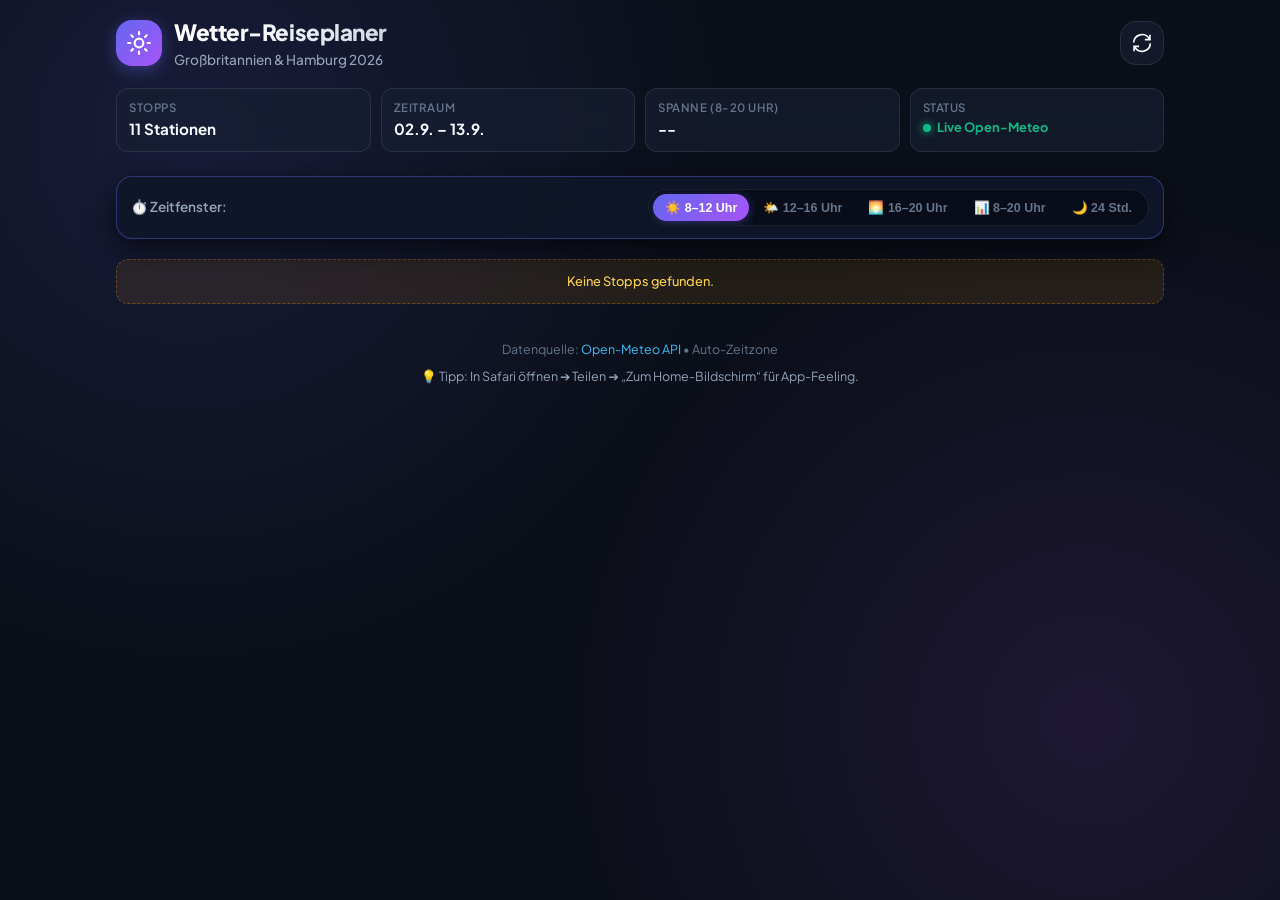
==== commit 1be7cce9: "Fetch weather data from trips.json instead of static array Replaced static TARGETS array with dynami" ====
--- a/index.html
+++ b/index.html
@@ -813,19 +813,40 @@
     </div>
 
     <script>
-        const TARGETS = [
-            { city: "Zürich", country: "CH", lat: 47.3769, lon: 8.5417, date: "2026-09-02", region: "ch" },
-            { city: "Hamburg", country: "DE", lat: 53.5511, lon: 9.9937, date: "2026-09-02", region: "hamburg" },
-            { city: "Hamburg", country: "DE", lat: 53.5511, lon: 9.9937, date: "2026-09-03", region: "hamburg" },
-            { city: "Cork", country: "IE", lat: 51.8985, lon: -8.4756, date: "2026-09-05", region: "gb" },
-            { city: "Dublin", country: "IE", lat: 53.3498, lon: -6.2603, date: "2026-09-06", region: "gb" },
-            { city: "Belfast", country: "UK", lat: 54.5973, lon: -5.9301, date: "2026-09-07", region: "gb" },
-            { city: "Glasgow", country: "UK", lat: 55.8642, lon: -4.2518, date: "2026-09-08", region: "gb" },
-            { city: "Kirkwall", country: "UK", lat: 58.9809, lon: -2.9605, date: "2026-09-10", region: "gb" },
-            { city: "Invergordon", country: "UK", lat: 57.6896, lon: -4.1685, date: "2026-09-11", region: "gb" },
-            { city: "Hamburg", country: "DE", lat: 53.5511, lon: 9.9937, date: "2026-09-13", region: "hamburg" },
-            { city: "Zürich", country: "CH", lat: 47.3769, lon: 8.5417, date: "2026-09-13", region: "ch" },
-        ];
+        let TARGETS = [];
+
+        async function fetchWeatherData() {
+            showLoader(true);
+            weatherDataStore = [];
+        
+            try {
+                // Lädt die erstellte JSON-Datei aus demselben Ordner
+                const res = await fetch('trips.json');
+                if (!res.ok) throw new Error('trips.json konnte nicht geladen werden.');
+                TARGETS = await res.json();
+        
+                // Stopp-Zähler im Header dynamisch setzen
+                const countEl = document.getElementById('stat-count');
+                if (countEl) countEl.textContent = `${TARGETS.length} Stopps`;
+        
+                const results = [];
+                for (const item of TARGETS) {
+                    const data = await fetchForecastForTarget(item);
+                    results.push(data);
+                    await new Promise(r => setTimeout(r, 100));
+                }
+                weatherDataStore = results;
+                updateOverallStats();
+                renderGrid();
+            } catch (err) {
+                console.error('Fehler beim Laden der Wetterdaten:', err);
+                const grid = document.getElementById('weather-grid');
+                grid.innerHTML = `<div class="out-notice" style="grid-column: 1/-1;">Fehler: trips.json nicht gefunden oder ungültig.</div>`;
+            } finally {
+                showLoader(false);
+            }
+        }
+
 
 
         const WEATHER_META = {
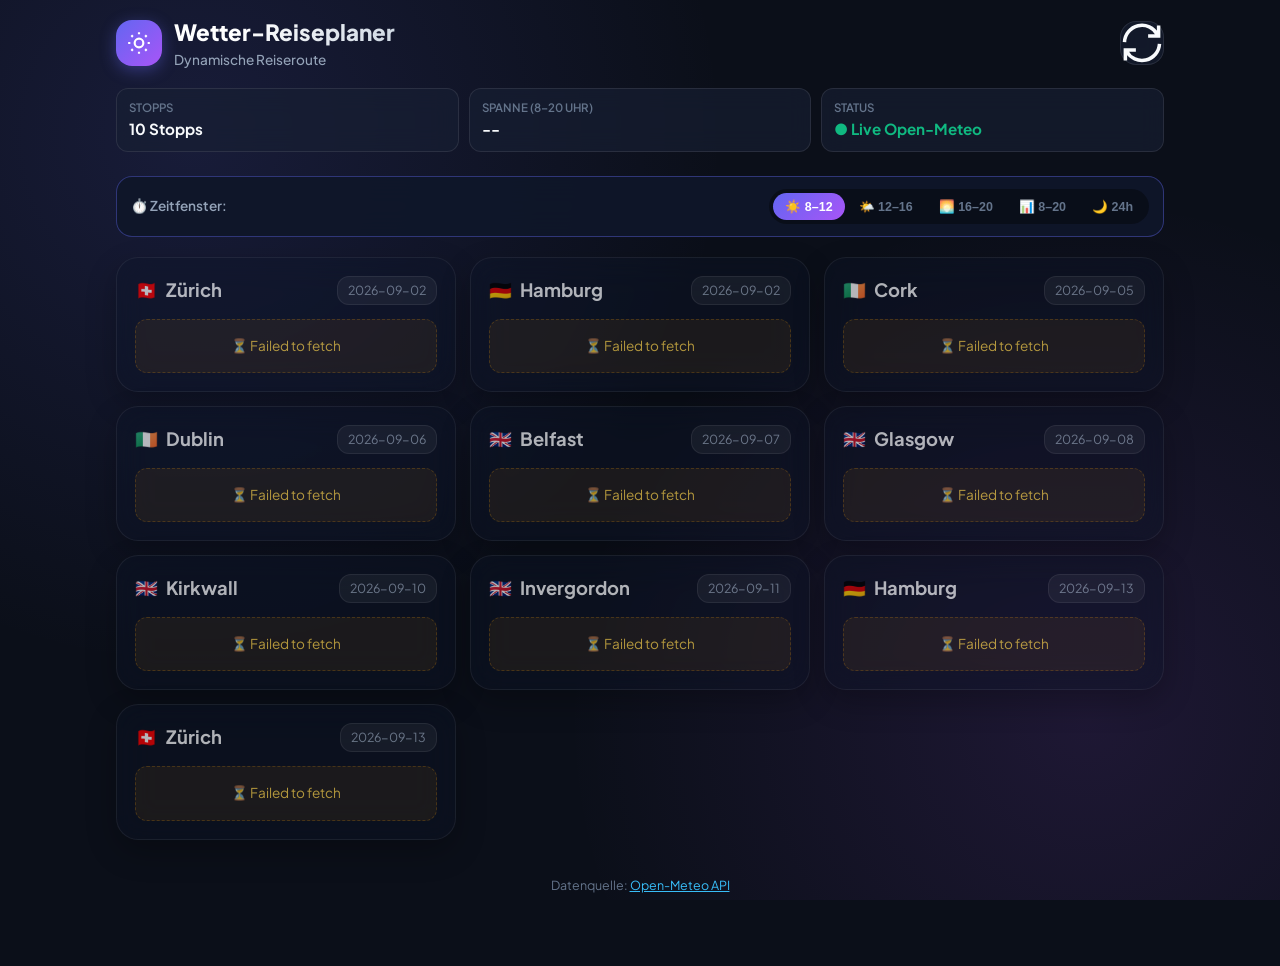
==== commit 55fdd38e: "Neue index.html zum Austausch" ====
--- a/index.html
+++ b/index.html
@@ -3,10 +3,11 @@
 <head>
     <meta charset="UTF-8">
     <meta name="viewport" content="width=device-width, initial-scale=1.0, maximum-scale=1.0, user-scalable=no">
-    <title>Wetter-Reiseplaner | GB & Hamburg</title>
+    <title>Wetter-Reiseplaner</title>
     <link rel="preconnect" href="https://fonts.googleapis.com">
     <link rel="preconnect" href="https://fonts.gstatic.com" crossorigin>
     <link href="https://fonts.googleapis.com/css2?family=Plus+Jakarta+Sans:wght@400;500;600;700;800&display=swap" rel="stylesheet">
+    <meta name="mobile-web-app-capable" content="yes">
     <meta name="apple-mobile-web-app-capable" content="yes">
     <meta name="apple-mobile-web-app-status-bar-style" content="black-translucent">
     <meta name="theme-color" content="#0f172a">
@@ -14,38 +15,26 @@
         :root {
             --bg-main: #0b0f19;
             --card-bg: rgba(23, 31, 51, 0.65);
-            --card-bg-hover: rgba(30, 41, 67, 0.8);
             --card-border: rgba(255, 255, 255, 0.09);
             --card-border-glow: rgba(99, 102, 241, 0.4);
-            
             --text-primary: #f8fafc;
             --text-secondary: #94a3b8;
             --text-muted: #64748b;
-            
             --accent-indigo: #6366f1;
             --accent-purple: #a855f7;
             --accent-sky: #38bdf8;
             --accent-amber: #f59e0b;
             --accent-emerald: #10b981;
             --accent-rose: #f43f5e;
-            
             --radius-xl: 22px;
             --radius-lg: 16px;
             --radius-md: 12px;
-            --radius-sm: 8px;
-            
             --shadow-glass: 0 12px 32px 0 rgba(0, 0, 0, 0.37);
         }
 
-        * {
-            margin: 0;
-            padding: 0;
-            box-sizing: border-box;
-            -webkit-tap-highlight-color: transparent;
-        }
-
+        * { margin: 0; padding: 0; box-sizing: border-box; -webkit-tap-highlight-color: transparent; }
         body {
-            font-family: 'Plus Jakarta Sans', system-ui, -apple-system, sans-serif;
+            font-family: 'Plus Jakarta Sans', system-ui, sans-serif;
             background-color: var(--bg-main);
             color: var(--text-primary);
             min-height: 100vh;
@@ -57,894 +46,191 @@
             padding-bottom: 40px;
         }
 
-        .app-container {
-            max-width: 1080px;
-            margin: 0 auto;
-            padding: 16px 16px 32px 16px;
-        }
-
-        /* Header */
-        .app-header {
-            margin-bottom: 24px;
-        }
-
-        .header-top {
-            display: flex;
-            justify-content: space-between;
-            align-items: center;
-            margin-bottom: 18px;
-        }
-
-        .brand {
-            display: flex;
-            align-items: center;
-            gap: 12px;
-        }
-
+        .app-container { max-width: 1080px; margin: 0 auto; padding: 16px 16px 32px 16px; }
+        .app-header { margin-bottom: 24px; }
+        .header-top { display: flex; justify-content: space-between; align-items: center; margin-bottom: 18px; }
+        .brand { display: flex; align-items: center; gap: 12px; }
         .brand-icon {
-            width: 46px;
-            height: 46px;
-            border-radius: var(--radius-lg);
+            width: 46px; height: 46px; border-radius: var(--radius-lg);
             background: linear-gradient(135deg, var(--accent-indigo), var(--accent-purple));
-            display: flex;
-            align-items: center;
-            justify-content: center;
-            color: #fff;
+            display: flex; align-items: center; justify-content: center; color: #fff;
             box-shadow: 0 4px 16px rgba(99, 102, 241, 0.4);
         }
-
-        .brand-icon svg {
-            width: 26px;
-            height: 26px;
-        }
-
-        h1 {
-            font-size: 1.4rem;
-            font-weight: 800;
-            letter-spacing: -0.02em;
-            background: linear-gradient(135deg, #ffffff 30%, #cbd5e1);
-            -webkit-background-clip: text;
-            -webkit-text-fill-color: transparent;
-        }
-
-        .subtitle {
-            font-size: 0.85rem;
-            color: var(--text-secondary);
-            font-weight: 500;
-        }
+        .brand-icon svg { width: 26px; height: 26px; }
+        h1 { font-size: 1.4rem; font-weight: 800; background: linear-gradient(135deg, #ffffff 30%, #cbd5e1); -webkit-background-clip: text; -webkit-text-fill-color: transparent; }
+        .subtitle { font-size: 0.85rem; color: var(--text-secondary); font-weight: 500; }
 
         .icon-btn {
-            width: 44px;
-            height: 44px;
-            border-radius: var(--radius-lg);
-            background: var(--card-bg);
-            border: 1px solid var(--card-border);
-            color: var(--text-primary);
-            display: flex;
-            align-items: center;
-            justify-content: center;
-            cursor: pointer;
-            backdrop-filter: blur(12px);
-            transition: all 0.2s ease;
-        }
-
-        .icon-btn:active {
-            transform: scale(0.94);
-            background: rgba(99, 102, 241, 0.2);
-        }
-
-        .icon-btn svg {
-            width: 20px;
-            height: 20px;
-            transition: transform 0.4s ease;
-        }
-
-        .spinning svg {
-            animation: rotate 1s linear infinite;
-        }
-
-        @keyframes rotate {
-            from { transform: rotate(0deg); }
-            to { transform: rotate(360deg); }
-        }
-
-        /* Stats Bar */
-        .stats-bar {
-            display: grid;
-            grid-template-columns: repeat(2, 1fr);
-            gap: 10px;
-            margin-bottom: 18px;
-        }
-
-        @media (min-width: 640px) {
-            .stats-bar {
-                grid-template-columns: repeat(4, 1fr);
-            }
-        }
+            width: 44px; height: 44px; border-radius: var(--radius-lg);
+            background: var(--card-bg); border: 1px solid var(--card-border);
+            color: var(--text-primary); display: flex; align-items: center; justify-content: center;
+            cursor: pointer; backdrop-filter: blur(12px); transition: all 0.2s ease;
+        }
+        .icon-btn:active { transform: scale(0.94); }
+        .spinning svg { animation: rotate 1s linear infinite; }
+        @keyframes rotate { from { transform: rotate(0deg); } to { transform: rotate(360deg); } }
+
+        .stats-bar { display: grid; grid-template-columns: repeat(2, 1fr); gap: 10px; margin-bottom: 18px; }
+        @media (min-width: 640px) { .stats-bar { grid-template-columns: repeat(3, 1fr); } }
 
         .stat-card {
-            background: var(--card-bg);
-            border: 1px solid var(--card-border);
-            backdrop-filter: blur(12px);
-            border-radius: var(--radius-md);
-            padding: 10px 12px;
-            display: flex;
-            flex-direction: column;
-        }
-
-        .stat-label {
-            font-size: 0.72rem;
-            color: var(--text-muted);
-            text-transform: uppercase;
-            letter-spacing: 0.05em;
-            font-weight: 600;
-        }
-
-        .stat-value {
-            font-size: 0.95rem;
-            font-weight: 700;
-            color: var(--text-primary);
-            margin-top: 2px;
-        }
-
-        .status-badge {
-            display: inline-flex;
-            align-items: center;
-            gap: 6px;
-            font-size: 0.8rem;
-            color: var(--accent-emerald);
-        }
-
-        .pulse-dot {
-            width: 8px;
-            height: 8px;
-            border-radius: 50%;
-            background-color: var(--accent-emerald);
-            box-shadow: 0 0 8px var(--accent-emerald);
-            animation: pulse 2s infinite;
-        }
-
-        @keyframes pulse {
-            0% { opacity: 1; transform: scale(1); }
-            50% { opacity: 0.4; transform: scale(0.85); }
-            100% { opacity: 1; transform: scale(1); }
-        }
-
-        /* Time Toggle Bar (Sticky Header) */
+            background: var(--card-bg); border: 1px solid var(--card-border);
+            backdrop-filter: blur(12px); border-radius: var(--radius-md); padding: 10px 12px;
+            display: flex; flex-direction: column;
+        }
+        .stat-label { font-size: 0.72rem; color: var(--text-muted); text-transform: uppercase; font-weight: 600; }
+        .stat-value { font-size: 0.95rem; font-weight: 700; color: var(--text-primary); margin-top: 2px; }
+
         .time-toggle-bar {
-            position: sticky;
-            top: 0;
-            z-index: 500;
-            display: flex;
-            flex-wrap: wrap;
-            gap: 10px;
-            justify-content: space-between;
-            align-items: center;
-            background: rgba(15, 23, 42, 0.95);
-            border: 1px solid var(--card-border-glow);
-            border-radius: var(--radius-lg);
-            padding: 12px 14px;
-            margin-bottom: 20px;
-            backdrop-filter: blur(20px);
-            -webkit-backdrop-filter: blur(20px);
-            box-shadow: 0 10px 30px rgba(0, 0, 0, 0.6);
-        }
-
-        .time-badge {
-            display: flex;
-            align-items: center;
-            gap: 8px;
-            font-size: 0.85rem;
-            font-weight: 600;
-            color: var(--text-secondary);
-        }
-
-        .toggle-switch {
-            display: flex;
-            gap: 2px;
-            background: rgba(0, 0, 0, 0.35);
-            padding: 4px;
-            border-radius: 30px;
-            border: 1px solid rgba(255, 255, 255, 0.08);
-            overflow-x: auto;
-            max-width: 100%;
-            scrollbar-width: none;
-        }
-
-        .toggle-switch::-webkit-scrollbar {
-            display: none;
-        }
-
+            position: sticky; top: 0; z-index: 500; display: flex; flex-wrap: wrap; gap: 10px;
+            justify-content: space-between; align-items: center; background: rgba(15, 23, 42, 0.95);
+            border: 1px solid var(--card-border-glow); border-radius: var(--radius-lg); padding: 12px 14px;
+            margin-bottom: 20px; backdrop-filter: blur(20px);
+        }
+        .toggle-switch { display: flex; gap: 2px; background: rgba(0, 0, 0, 0.35); padding: 4px; border-radius: 30px; }
         .toggle-btn {
-            white-space: nowrap;
-            background: transparent;
-            border: none;
-            color: var(--text-muted);
-            padding: 6px 12px;
-            border-radius: 20px;
-            font-size: 0.78rem;
-            font-weight: 600;
-            cursor: pointer;
-            transition: all 0.2s ease;
-        }
-
-        .toggle-btn.active {
-            background: linear-gradient(135deg, var(--accent-indigo), var(--accent-purple));
-            color: #fff;
-            box-shadow: 0 2px 10px rgba(99, 102, 241, 0.4);
-        }
-
-        /* Loader */
-        .loader-container {
-            display: flex;
-            flex-direction: column;
-            align-items: center;
-            justify-content: center;
-            padding: 60px 20px;
-            color: var(--text-secondary);
-            gap: 14px;
-        }
-
-        .spinner {
-            width: 38px;
-            height: 38px;
-            border: 3px solid rgba(255, 255, 255, 0.1);
-            border-top-color: var(--accent-indigo);
-            border-radius: 50%;
-            animation: rotate 0.8s linear infinite;
-        }
-
-        /* Grid & Cards */
-        .weather-grid {
-            display: grid;
-            grid-template-columns: 1fr;
-            gap: 14px;
-        }
-
-        @media (min-width: 640px) {
-            .weather-grid {
-                grid-template-columns: repeat(2, 1fr);
-            }
-        }
-
-        @media (min-width: 1024px) {
-            .weather-grid {
-                grid-template-columns: repeat(3, 1fr);
-            }
-        }
+            background: transparent; border: none; color: var(--text-muted); padding: 6px 12px;
+            border-radius: 20px; font-size: 0.78rem; font-weight: 600; cursor: pointer; transition: all 0.2s ease;
+        }
+        .toggle-btn.active { background: linear-gradient(135deg, var(--accent-indigo), var(--accent-purple)); color: #fff; }
+
+        .loader-container { display: flex; flex-direction: column; align-items: center; justify-content: center; padding: 60px 20px; color: var(--text-secondary); gap: 14px; }
+        .spinner { width: 38px; height: 38px; border: 3px solid rgba(255, 255, 255, 0.1); border-top-color: var(--accent-indigo); border-radius: 50%; animation: rotate 0.8s linear infinite; }
+
+        .weather-grid { display: grid; grid-template-columns: 1fr; gap: 14px; }
+        @media (min-width: 640px) { .weather-grid { grid-template-columns: repeat(2, 1fr); } }
+        @media (min-width: 1024px) { .weather-grid { grid-template-columns: repeat(3, 1fr); } }
 
         .weather-card {
-            background: var(--card-bg);
-            border: 1px solid var(--card-border);
-            backdrop-filter: blur(16px);
-            border-radius: var(--radius-xl);
-            padding: 18px;
-            position: relative;
-            overflow: hidden;
-            transition: transform 0.2s ease, border-color 0.2s ease, box-shadow 0.2s ease;
-            box-shadow: var(--shadow-glass);
-            cursor: pointer;
-        }
-
-        .weather-card:hover {
-            border-color: var(--card-border-glow);
-            transform: translateY(-2px);
-        }
-
-        .weather-card.out-of-range {
-            opacity: 0.7;
-            background: rgba(15, 23, 42, 0.5);
-            cursor: default;
-        }
-
-        /* Card Header */
-        .card-header {
-            display: flex;
-            justify-content: space-between;
-            align-items: flex-start;
-            margin-bottom: 14px;
-        }
-
-        .city-badge {
-            display: flex;
-            align-items: center;
-            gap: 8px;
-        }
-
-        .city-flag {
-            font-size: 1.2rem;
-        }
-
-        .city-name {
-            font-size: 1.15rem;
-            font-weight: 700;
-            color: var(--text-primary);
-        }
-
-        .date-pill {
-            background: rgba(255, 255, 255, 0.07);
-            border: 1px solid rgba(255, 255, 255, 0.1);
-            padding: 4px 10px;
-            border-radius: var(--radius-md);
-            font-size: 0.78rem;
-            font-weight: 600;
-            color: var(--text-secondary);
-        }
-
-        /* Card Body */
-        .card-body {
-            display: flex;
-            align-items: center;
-            justify-content: space-between;
-            margin-bottom: 16px;
-        }
-
-        .weather-info {
-            display: flex;
-            align-items: center;
-            gap: 12px;
-        }
-
-        .weather-icon-wrapper {
-            width: 48px;
-            height: 48px;
-            border-radius: var(--radius-md);
-            background: rgba(255, 255, 255, 0.05);
-            display: flex;
-            align-items: center;
-            justify-content: center;
-            font-size: 1.8rem;
-        }
-
-        .weather-desc {
-            font-size: 0.95rem;
-            font-weight: 600;
-            color: var(--text-primary);
-        }
-
-        .temp-box {
-            text-align: right;
-        }
-
-        .temp-max {
-            font-size: 1.4rem;
-            font-weight: 800;
-            color: var(--text-primary);
-        }
-
-        .temp-min {
-            font-size: 0.85rem;
-            color: var(--text-muted);
-            font-weight: 500;
-        }
-
-        /* Card Metrics */
-        .card-metrics {
-            background: rgba(0, 0, 0, 0.22);
-            border-radius: var(--radius-md);
-            padding: 10px 12px;
-            display: flex;
-            flex-direction: column;
-            gap: 8px;
-            font-size: 0.82rem;
-        }
-
-        .metric-row {
-            display: flex;
-            justify-content: space-between;
-            align-items: center;
-            width: 100%;
-        }
-
-        .metric-row.wind-row,
-        .metric-row.sun-row {
-            padding-top: 6px;
-            border-top: 1px solid rgba(255, 255, 255, 0.07);
-        }
-
-        .metric-item {
-            display: flex;
-            align-items: center;
-            gap: 6px;
-            color: var(--text-secondary);
-        }
-
-        .metric-icon {
-            color: var(--accent-sky);
-        }
-
-        .gusts-badge {
-            font-size: 0.75rem;
-            color: var(--accent-amber);
-            background: rgba(245, 158, 11, 0.12);
-            border: 1px solid rgba(245, 158, 11, 0.25);
-            padding: 1px 6px;
-            border-radius: 4px;
-            margin-left: 4px;
-            font-weight: 600;
-        }
-
-        .rain-bar-container {
-            width: 60px;
-            height: 6px;
-            background: rgba(255, 255, 255, 0.1);
-            border-radius: 4px;
-            overflow: hidden;
-        }
-
-        .rain-bar-fill {
-            height: 100%;
-            background: linear-gradient(90deg, var(--accent-sky), var(--accent-indigo));
-            border-radius: 4px;
-        }
-
-        .out-notice {
-            padding: 12px;
-            background: rgba(245, 158, 11, 0.1);
-            border: 1px dashed rgba(245, 158, 11, 0.3);
-            border-radius: var(--radius-md);
-            color: #fcd34d;
-            font-size: 0.8rem;
-            text-align: center;
-            font-weight: 500;
-        }
-
-        .card-click-hint {
-            font-size: 0.73rem;
-            color: var(--text-muted);
-            text-align: right;
-            margin-top: 10px;
-            display: flex;
-            align-items: center;
-            justify-content: flex-end;
-            gap: 4px;
-            font-weight: 600;
-            transition: color 0.2s ease;
-        }
-
-        .weather-card:hover .card-click-hint {
-            color: var(--accent-sky);
-        }
-
-        /* Modal Overlay */
-        .modal-overlay {
-            position: fixed;
-            top: 0;
-            left: 0;
-            width: 100vw;
-            height: 100vh;
-            background: rgba(5, 8, 16, 0.82);
-            backdrop-filter: blur(16px);
-            -webkit-backdrop-filter: blur(16px);
-            z-index: 1000;
-            display: flex;
-            align-items: center;
-            justify-content: center;
-            padding: 16px;
-            opacity: 1;
-            transition: opacity 0.25s ease;
-        }
-
-        .modal-overlay.hidden {
-            display: none !important;
-            opacity: 0;
-            pointer-events: none;
-        }
-
-        .modal-card {
-            background: rgba(15, 23, 42, 0.96);
-            border: 1px solid var(--card-border-glow);
-            border-radius: var(--radius-xl);
-            width: 100%;
-            max-width: 820px;
-            max-height: 90vh;
-            overflow-y: auto;
-            padding: 24px;
-            position: relative;
-            box-shadow: 0 20px 50px rgba(0, 0, 0, 0.6);
-            animation: modalSlideUp 0.3s ease-out;
-        }
-
-        @keyframes modalSlideUp {
-            from { opacity: 0; transform: translateY(20px) scale(0.97); }
-            to { opacity: 1; transform: translateY(0) scale(1); }
-        }
-
-        .modal-close-btn {
-            position: absolute;
-            top: 16px;
-            right: 16px;
-            width: 36px;
-            height: 36px;
-            border-radius: 50%;
-            background: rgba(255, 255, 255, 0.1);
-            border: 1px solid rgba(255, 255, 255, 0.15);
-            color: var(--text-primary);
-            font-size: 1.4rem;
-            line-height: 1;
-            cursor: pointer;
-            display: flex;
-            align-items: center;
-            justify-content: center;
-            transition: all 0.2s ease;
-        }
-
-        .modal-close-btn:hover {
-            background: rgba(244, 63, 94, 0.2);
-            border-color: var(--accent-rose);
-            color: var(--accent-rose);
-        }
-
-        .modal-header {
-            margin-bottom: 20px;
-            padding-right: 40px;
-        }
-
-        .modal-title-group {
-            display: flex;
-            align-items: center;
-            gap: 12px;
-            margin-bottom: 12px;
-        }
-
-        .modal-flag {
-            font-size: 2rem;
-        }
-
-        .modal-city {
-            font-size: 1.5rem;
-            font-weight: 800;
-            color: var(--text-primary);
-        }
-
-        .modal-date {
-            font-size: 0.9rem;
-            color: var(--text-secondary);
-            font-weight: 500;
-        }
-
-        .modal-summary-pills {
-            display: flex;
-            flex-wrap: wrap;
-            gap: 8px;
-        }
-
-        .summary-pill {
-            padding: 4px 12px;
-            border-radius: 20px;
-            font-size: 0.82rem;
-            font-weight: 600;
-            background: rgba(255, 255, 255, 0.06);
-            border: 1px solid rgba(255, 255, 255, 0.1);
-        }
-
-        .summary-pill.temp-pill { color: #f8fafc; border-color: rgba(99, 102, 241, 0.4); }
-        .summary-pill.rain-pill { color: var(--accent-sky); border-color: rgba(56, 189, 248, 0.4); }
-        .summary-pill.wind-pill { color: var(--accent-amber); border-color: rgba(245, 158, 11, 0.4); }
-        .summary-pill.sun-pill { color: #fde047; border-color: rgba(250, 204, 21, 0.4); }
-
-        .chart-legend {
-            display: flex;
-            gap: 16px;
-            margin-bottom: 12px;
-            font-size: 0.8rem;
-            color: var(--text-secondary);
-        }
-
-        .legend-item {
-            display: flex;
-            align-items: center;
-            gap: 6px;
-        }
-
-        .legend-color {
-            width: 12px;
-            height: 12px;
-            border-radius: 3px;
-        }
-
-        .legend-color.temp-color { background: var(--accent-indigo); }
-        .legend-color.rain-color { background: var(--accent-sky); }
-
-        .chart-scroll-container {
-            overflow-x: auto;
-            background: rgba(0, 0, 0, 0.3);
-            border: 1px solid var(--card-border);
-            border-radius: var(--radius-lg);
-            padding: 16px;
-            margin-bottom: 20px;
-        }
-
-        .chart-wrapper {
-            min-width: 640px;
-        }
-
-        .hourly-table-container {
-            margin-top: 16px;
-        }
-
-        .table-title {
-            font-size: 0.95rem;
-            font-weight: 700;
-            margin-bottom: 12px;
-            color: var(--text-primary);
-        }
-
-        .hourly-grid {
-            display: grid;
-            grid-template-columns: repeat(auto-fill, minmax(80px, 1fr));
-            gap: 8px;
-        }
-
-        .hourly-card {
-            background: rgba(255, 255, 255, 0.04);
-            border: 1px solid rgba(255, 255, 255, 0.06);
-            border-radius: var(--radius-md);
-            padding: 8px 6px;
-            text-align: center;
-            font-size: 0.78rem;
-            transition: background 0.2s ease;
-        }
-
-        .hourly-card:hover {
-            background: rgba(99, 102, 241, 0.15);
-        }
-
-        .hourly-time {
-            font-weight: 700;
-            color: var(--text-secondary);
-            margin-bottom: 4px;
-        }
-
-        .hourly-icon {
-            font-size: 1.2rem;
-            margin: 2px 0;
-        }
-
-        .hourly-temp {
-            font-weight: 800;
-            color: var(--text-primary);
-        }
-
-        .hourly-rain {
-            font-size: 0.72rem;
-            color: var(--accent-sky);
-            margin-top: 2px;
-        }
-
-        .hidden {
-            display: none !important;
-        }
-
-        .app-footer {
-            margin-top: 36px;
-            text-align: center;
-            font-size: 0.78rem;
-            color: var(--text-muted);
-        }
-
-        .app-footer a {
-            color: var(--accent-sky);
-            text-decoration: none;
-        }
-
-        .pwa-hint {
-            margin-top: 8px;
-            color: var(--text-secondary);
-        }
+            background: var(--card-bg); border: 1px solid var(--card-border); backdrop-filter: blur(16px);
+            border-radius: var(--radius-xl); padding: 18px; box-shadow: var(--shadow-glass); cursor: pointer;
+            transition: transform 0.2s ease, border-color 0.2s ease;
+        }
+        .weather-card:hover { border-color: var(--card-border-glow); transform: translateY(-2px); }
+        .weather-card.out-of-range { opacity: 0.7; background: rgba(15, 23, 42, 0.5); cursor: default; }
+
+        .card-header { display: flex; justify-content: space-between; align-items: flex-start; margin-bottom: 14px; }
+        .city-badge { display: flex; align-items: center; gap: 8px; font-size: 1.15rem; font-weight: 700; }
+        .date-pill { background: rgba(255, 255, 255, 0.07); border: 1px solid rgba(255, 255, 255, 0.1); padding: 4px 10px; border-radius: var(--radius-md); font-size: 0.78rem; color: var(--text-secondary); }
+
+        .card-body { display: flex; align-items: center; justify-content: space-between; margin-bottom: 16px; }
+        .weather-info { display: flex; align-items: center; gap: 12px; }
+        .weather-icon-wrapper { width: 48px; height: 48px; border-radius: var(--radius-md); background: rgba(255, 255, 255, 0.05); display: flex; align-items: center; justify-content: center; font-size: 1.8rem; }
+        .weather-desc { font-size: 0.95rem; font-weight: 600; }
+        .temp-box { text-align: right; }
+        .temp-max { font-size: 1.4rem; font-weight: 800; }
+        .temp-min { font-size: 0.85rem; color: var(--text-muted); }
+
+        .card-metrics { background: rgba(0, 0, 0, 0.22); border-radius: var(--radius-md); padding: 10px 12px; display: flex; flex-direction: column; gap: 8px; font-size: 0.82rem; }
+        .metric-row { display: flex; justify-content: space-between; align-items: center; }
+        .metric-row.border-top { padding-top: 6px; border-top: 1px solid rgba(255, 255, 255, 0.07); }
+        .metric-item { display: flex; align-items: center; gap: 6px; color: var(--text-secondary); }
+
+        .out-notice { padding: 16px; background: rgba(245, 158, 11, 0.1); border: 1px dashed rgba(245, 158, 11, 0.3); border-radius: var(--radius-md); color: #fcd34d; font-size: 0.85rem; text-align: center; }
+        .hidden { display: none !important; }
+        .app-footer { margin-top: 36px; text-align: center; font-size: 0.78rem; color: var(--text-muted); }
     </style>
 </head>
 <body>
     <div class="app-container">
-        <!-- Header -->
         <header class="app-header">
             <div class="header-top">
                 <div class="brand">
                     <div class="brand-icon">
-                        <svg viewBox="0 0 24 24" fill="none" stroke="currentColor" stroke-width="2">
-                            <path d="M12 2v2M12 20v2M4.93 4.93l1.41 1.41M17.66 17.66l1.41 1.41M2 12h2M20 12h2M6.34 17.66l-1.41 1.41M19.07 4.93l-1.41 1.41" stroke-linecap="round"/>
-                            <path d="M16 12a4 4 0 11-8 0 4 4 0 018 0z"/>
-                        </svg>
+                        <svg viewBox="0 0 24 24" fill="none" stroke="currentColor" stroke-width="2"><path d="M12 2v2M12 20v2M4.93 4.93l1.41 1.41M17.66 17.66l1.41 1.41M2 12h2M20 12h2M6.34 17.66l-1.41 1.41M19.07 4.93l-1.41 1.41"/><path d="M16 12a4 4 0 11-8 0 4 4 0 018 0z"/></svg>
                     </div>
                     <div>
                         <h1>Wetter-Reiseplaner</h1>
-                        <p class="subtitle">Großbritannien & Hamburg 2026</p>
+                        <p class="subtitle">Dynamische Reiseroute</p>
                     </div>
                 </div>
-                <button id="refresh-btn" class="icon-btn" title="Daten aktualisieren" aria-label="Aktualisieren">
-                    <svg id="refresh-icon" viewBox="0 0 24 24" fill="none" stroke="currentColor" stroke-width="2">
-                        <path d="M21.5 2v6h-6M2.5 22v-6h6M2 11.5a10 10 0 0118.8-4.3M22 12.5a10 10 0 01-18.8 4.2"/>
-                    </svg>
+                <button id="refresh-btn" class="icon-btn" title="Aktualisieren">
+                    <svg viewBox="0 0 24 24" fill="none" stroke="currentColor" stroke-width="2"><path d="M21.5 2v6h-6M2.5 22v-6h6M2 11.5a10 10 0 0118.8-4.3M22 12.5a10 10 0 01-18.8 4.2"/></svg>
                 </button>
             </div>
 
-            <!-- Stats Bar -->
             <div class="stats-bar">
                 <div class="stat-card">
                     <span class="stat-label">Stopps</span>
-                    <span class="stat-value" id="stat-count">11 Stationen</span>
+                    <span class="stat-value" id="stat-count">0 Stopps</span>
                 </div>
                 <div class="stat-card">
-                    <span class="stat-label">Zeitraum</span>
-                    <span class="stat-value">02.9. – 13.9.</span>
-                </div>
-                <div class="stat-card">
-                    <span class="stat-label">Spanne (8-20 Uhr)</span>
+                    <span class="stat-label">Spanne (8–20 Uhr)</span>
                     <span class="stat-value" id="stat-temp-range">--</span>
                 </div>
                 <div class="stat-card">
                     <span class="stat-label">Status</span>
-                    <span class="stat-value status-badge" id="stat-status">
-                        <span class="pulse-dot"></span> Live Open-Meteo
-                    </span>
+                    <span class="stat-value" style="color: var(--accent-emerald);">● Live Open-Meteo</span>
                 </div>
             </div>
         </header>
 
-        <!-- Time Toggle Bar (Sticky Header) -->
         <div class="time-toggle-bar">
-            <div class="time-badge">
-                <span>⏱️ Zeitfenster:</span>
-            </div>
+            <div style="font-size:0.85rem; font-weight:600; color:var(--text-secondary);">⏱️ Zeitfenster:</div>
             <div class="toggle-switch">
-                <button class="toggle-btn active" data-time="8-12">☀️ 8–12 Uhr</button>
-                <button class="toggle-btn" data-time="12-16">🌤️ 12–16 Uhr</button>
-                <button class="toggle-btn" data-time="16-20">🌅 16–20 Uhr</button>
-                <button class="toggle-btn" data-time="8-20">📊 8–20 Uhr</button>
-                <button class="toggle-btn" data-time="24h">🌙 24 Std.</button>
+                <button class="toggle-btn active" data-time="8-12">☀️ 8–12</button>
+                <button class="toggle-btn" data-time="12-16">🌤️ 12–16</button>
+                <button class="toggle-btn" data-time="16-20">🌅 16–20</button>
+                <button class="toggle-btn" data-time="8-20">📊 8–20</button>
+                <button class="toggle-btn" data-time="24h">🌙 24h</button>
             </div>
         </div>
 
-        <!-- Main Content Grid -->
-        <main class="main-content">
+        <main>
             <div id="loader" class="loader-container">
                 <div class="spinner"></div>
-                <p>Lade Wetterdaten aus Open-Meteo...</p>
+                <p>Lade Wetter- & Reisedaten...</p>
             </div>
-
             <div id="weather-grid" class="weather-grid hidden"></div>
         </main>
 
-        <!-- Footer -->
         <footer class="app-footer">
-            <p>Datenquelle: <a href="https://open-meteo.com/" target="_blank" rel="noopener">Open-Meteo API</a> • Auto-Zeitzone</p>
-            <p class="pwa-hint">💡 Tipp: In Safari öffnen ➔ Teilen ➔ „Zum Home-Bildschirm“ für App-Feeling.</p>
+            <p>Datenquelle: <a href="https://open-meteo.com/" target="_blank" style="color: var(--accent-sky);">Open-Meteo API</a></p>
         </footer>
     </div>
 
     <script>
+        const WEATHER_META = {
+            0: { text: "Klar", icon: "☀️" }, 1: { text: "Meist sonnig", icon: "🌤️" }, 2: { text: "Teilweise bewölkt", icon: "⛅" },
+            3: { text: "Bedeckt", icon: "☁️" }, 45: { text: "Nebel", icon: "🌫️" }, 51: { text: "Leichter Niesel", icon: "🌦️" },
+            61: { text: "Leichter Regen", icon: "🌧️" }, 63: { text: "Mäßiger Regen", icon: "🌧️" }, 65: { text: "Starker Regen", icon: "🌧️" },
+            80: { text: "Schauer", icon: "🌦️" }, 95: { text: "Gewitter", icon: "⛈️" }
+        };
+
+        const COUNTRY_FLAGS = { "DE": "🇩🇪", "IE": "🇮🇪", "UK": "🇬🇧", "CH": "🇨🇭", "FR": "🇫🇷", "IT": "🇮🇹", "AT": "🇦🇹", "ES": "🇪🇸" };
+        const TIME_SLOTS = {
+            '8-12': { minHour: 8, maxHour: 12 }, '12-16': { minHour: 12, maxHour: 16 },
+            '16-20': { minHour: 16, maxHour: 20 }, '8-20': { minHour: 8, maxHour: 20 },
+            '24h': { minHour: 0, maxHour: 23 }
+        };
+
         let TARGETS = [];
-
-        async function fetchWeatherData() {
-            showLoader(true);
-            weatherDataStore = [];
-        
-            try {
-                // Lädt die erstellte JSON-Datei aus demselben Ordner
-                const res = await fetch('trips.json');
-                if (!res.ok) throw new Error('trips.json konnte nicht geladen werden.');
-                TARGETS = await res.json();
-        
-                // Stopp-Zähler im Header dynamisch setzen
-                const countEl = document.getElementById('stat-count');
-                if (countEl) countEl.textContent = `${TARGETS.length} Stopps`;
-        
-                const results = [];
-                for (const item of TARGETS) {
-                    const data = await fetchForecastForTarget(item);
-                    results.push(data);
-                    await new Promise(r => setTimeout(r, 100));
-                }
-                weatherDataStore = results;
-                updateOverallStats();
-                renderGrid();
-            } catch (err) {
-                console.error('Fehler beim Laden der Wetterdaten:', err);
-                const grid = document.getElementById('weather-grid');
-                grid.innerHTML = `<div class="out-notice" style="grid-column: 1/-1;">Fehler: trips.json nicht gefunden oder ungültig.</div>`;
-            } finally {
-                showLoader(false);
-            }
-        }
-
-
-
-        const WEATHER_META = {
-            0: { text: "Klar", icon: "☀️" },
-            1: { text: "Meist sonnig", icon: "🌤️" },
-            2: { text: "Teilweise bewölkt", icon: "⛅" },
-            3: { text: "Bedeckt", icon: "☁️" },
-            45: { text: "Nebel", icon: "🌫️" },
-            48: { text: "Reifnebel", icon: "🌫️" },
-            51: { text: "Leichter Niesel", icon: "🌦️" },
-            53: { text: "Nieselregen", icon: "🌧️" },
-            55: { text: "Starker Niesel", icon: "🌧️" },
-            56: { text: "Gefrier-Niesel", icon: "🌧️" },
-            57: { text: "Gefrier-Niesel", icon: "🌧️" },
-            61: { text: "Leichter Regen", icon: "🌧️" },
-            63: { text: "Mäßiger Regen", icon: "🌧️" },
-            65: { text: "Starker Regen", icon: "🌧️" },
-            66: { text: "Gefrierregen", icon: "🌧️" },
-            67: { text: "Gefrierregen", icon: "🌧️" },
-            71: { text: "Leichter Schneefall", icon: "❄️" },
-            73: { text: "Mäßiger Schneefall", icon: "❄️" },
-            75: { text: "Starker Schneefall", icon: "❄️" },
-            77: { text: "Schneegriesel", icon: "❄️" },
-            80: { text: "Leichte Schauer", icon: "🌦️" },
-            81: { text: "Regenschauer", icon: "🌧️" },
-            82: { text: "Starke Schauer", icon: "🌧️" },
-            85: { text: "Schneeschauer", icon: "🌨️" },
-            86: { text: "Schneeschauer", icon: "🌨️" },
-            95: { text: "Gewitter", icon: "⛈️" },
-            96: { text: "Gewitter + Hagel", icon: "⛈️" },
-            99: { text: "Schweres Gewitter", icon: "⛈️" }
-        };
-
-        const COUNTRY_FLAGS = {
-            "DE": "🇩🇪",
-            "IE": "🇮🇪",
-            "UK": "🇬🇧",
-            "CH": "🇨🇭"
-        };
-
-
-        const TIME_SLOTS = {
-            '8-12': { label: '☀️ 8–12 Uhr', minHour: 8, maxHour: 12 },
-            '12-16': { label: '🌤️ 12–16 Uhr', minHour: 12, maxHour: 16 },
-            '16-20': { label: '🌅 16–20 Uhr', minHour: 16, maxHour: 20 },
-            '8-20': { label: '📊 8–20 Uhr', minHour: 8, maxHour: 20 },
-            '24h': { label: '🌙 24 Std.', minHour: 0, maxHour: 23 }
-        };
-
         let weatherDataStore = [];
         let currentTimeMode = '8-12';
+        let currentFilter = 'all';
 
         document.addEventListener('DOMContentLoaded', () => {
-            initApp();
-        });
-
-        function initApp() {
             setupEventListeners();
             fetchWeatherData();
-        }
+        });
 
         function setupEventListeners() {
             const refreshBtn = document.getElementById('refresh-btn');
             if (refreshBtn) {
                 refreshBtn.addEventListener('click', () => {
                     refreshBtn.classList.add('spinning');
-                    fetchWeatherData().finally(() => {
-                        setTimeout(() => refreshBtn.classList.remove('spinning'), 600);
-                    });
+                    fetchWeatherData().finally(() => setTimeout(() => refreshBtn.classList.remove('spinning'), 600));
                 });
             }
 
-            const toggleBtns = document.querySelectorAll('.toggle-btn');
-            toggleBtns.forEach(btn => {
+            document.querySelectorAll('.toggle-btn').forEach(btn => {
                 btn.addEventListener('click', (e) => {
-                    const button = e.target.closest('.toggle-btn');
-                    if (!button) return;
-                    toggleBtns.forEach(b => b.classList.remove('active'));
-                    button.classList.add('active');
-                    currentTimeMode = button.getAttribute('data-time');
+                    document.querySelectorAll('.toggle-btn').forEach(b => b.classList.remove('active'));
+                    e.target.classList.add('active');
+                    currentTimeMode = e.target.getAttribute('data-time');
                     renderGrid();
                 });
             });
-
-            // Modal close listeners
-            const modal = document.getElementById('trend-modal');
-            const closeBtn = document.getElementById('modal-close-btn');
-            if (closeBtn) {
-                closeBtn.addEventListener('click', closeTrendModal);
-            }
-            if (modal) {
-                modal.addEventListener('click', (e) => {
-                    if (e.target === modal) closeTrendModal();
-                });
-            }
-            document.addEventListener('keydown', (e) => {
-                if (e.key === 'Escape') closeTrendModal();
-            });
         }
 
         async function fetchWeatherData() {
@@ -952,72 +238,67 @@
             weatherDataStore = [];
 
             try {
+                const res = await fetch('./trips.json?v=' + Date.now());
+                if (!res.ok) throw new Error(`HTTP ${res.status}: trips.json nicht erreichbar`);
+                TARGETS = await res.json();
+
+                if (!Array.isArray(TARGETS) || TARGETS.length === 0) {
+                    throw new Error("trips.json enthält keine Stopps.");
+                }
+
+                document.getElementById('stat-count').textContent = `${TARGETS.length} Stopps`;
+
                 const results = [];
                 for (const item of TARGETS) {
                     const data = await fetchForecastForTarget(item);
                     results.push(data);
-                    await new Promise(r => setTimeout(r, 100));
-                }
+                    await new Promise(r => setTimeout(r, 60));
+                }
+
                 weatherDataStore = results;
                 updateOverallStats();
                 renderGrid();
             } catch (err) {
-                console.error('Fehler beim Laden der Wetterdaten:', err);
+                console.error("Fehler:", err);
+                const grid = document.getElementById('weather-grid');
+                grid.innerHTML = `<div class="out-notice" style="grid-column:1/-1; color:#fca5a5;">⚠️ ${err.message}</div>`;
             } finally {
                 showLoader(false);
             }
         }
 
-        async function fetchForecastForTarget(target, retries = 2) {
-            // const url = `https://api.open-meteo.com/v1/forecast?latitude=${target.lat}&longitude=${target.lon}&hourly=temperature_2m,precipitation_probability,precipitation,weathercode,wind_speed_10m,wind_gusts_10m&daily=sunrise,sunset&wind_speed_unit=kmh&timezone=auto&forecast_days=16`;
-            // In fetchForecastForTarget:
-            const url = `https://api.open-meteo.com/v1/forecast?latitude=${target.lat}&longitude=${target.lon}&hourly=temperature_2m,precipitation_probability,precipitation,weathercode,wind_speed_10m,wind_gusts_10m&daily=sunrise,sunset&wind_speed_unit=kmh&timezone=auto&forecast_days=16&past_days=31`;
-
+        async function fetchForecastForTarget(target) {
+            const url = `https://api.open-meteo.com/v1/forecast?latitude=${target.lat}&longitude=${target.lon}&hourly=temperature_2m,precipitation_probability,precipitation,weathercode,wind_speed_10m,wind_gusts_10m&daily=sunrise,sunset&wind_speed_unit=kmh&timezone=auto&forecast_days=16&past_days=16`;
+            
             try {
                 const res = await fetch(url);
-                
-                if (res.status === 429 && retries > 0) {
-                    await new Promise(r => setTimeout(r, 400));
-                    return fetchForecastForTarget(target, retries - 1);
-                }
-
                 if (!res.ok) throw new Error(`HTTP ${res.status}`);
                 const data = await res.json();
                 
                 const hourly = data.hourly || {};
                 const times = hourly.time || [];
                 const daily = data.daily || {};
-                
+
                 const dayIndices = [];
                 for (let i = 0; i < times.length; i++) {
-                    if (times[i].startsWith(target.date)) {
-                        dayIndices.push(i);
-                    }
+                    if (times[i].startsWith(target.date)) dayIndices.push(i);
                 }
 
                 if (dayIndices.length === 0) {
-                    return {
-                        ...target,
-                        available: false,
-                        reason: "Außerhalb des 16-Tage-Fensters"
-                    };
-                }
-
-                // Get sunrise and sunset
-                let sunriseStr = '--:--';
-                let sunsetStr = '--:--';
+                    return { ...target, available: false, reason: "Datum außerhalb des Zeitfensters" };
+                }
+
+                let sunriseStr = '--:--', sunsetStr = '--:--';
                 if (daily.time && daily.sunrise && daily.sunset) {
                     const dIdx = daily.time.indexOf(target.date);
                     if (dIdx !== -1) {
-                        if (daily.sunrise[dIdx]) sunriseStr = daily.sunrise[dIdx].split('T')[1]?.substring(0, 5) || '--:--';
-                        if (daily.sunset[dIdx]) sunsetStr = daily.sunset[dIdx].split('T')[1]?.substring(0, 5) || '--:--';
+                        sunriseStr = daily.sunrise[dIdx]?.split('T')[1]?.substring(0, 5) || '--:--';
+                        sunsetStr = daily.sunset[dIdx]?.split('T')[1]?.substring(0, 5) || '--:--';
                     }
                 }
 
                 const hourlyDetails = dayIndices.map(i => ({
-                    time: times[i],
                     hour: parseInt(times[i].split('T')[1].split(':')[0], 10),
-                    hourStr: times[i].split('T')[1],
                     temp: hourly.temperature_2m?.[i],
                     rainProb: hourly.precipitation_probability?.[i],
                     rainSum: hourly.precipitation?.[i],
@@ -1026,85 +307,45 @@
                     windGusts: hourly.wind_gusts_10m?.[i]
                 }));
 
-                function calcStats(indices) {
-                    if (!indices.length) return null;
-                    const temps = indices.map(i => hourly.temperature_2m?.[i]).filter(v => v != null);
-                    const rainProbs = indices.map(i => hourly.precipitation_probability?.[i]).filter(v => v != null);
-                    const rainSums = indices.map(i => hourly.precipitation?.[i]).filter(v => v != null);
-                    const codes = indices.map(i => hourly.weathercode?.[i]).filter(v => v != null);
-                    const winds = indices.map(i => hourly.wind_speed_10m?.[i]).filter(v => v != null);
-                    const gusts = indices.map(i => hourly.wind_gusts_10m?.[i]).filter(v => v != null);
-
-                    let code = null;
-                    if (codes.length) {
-                        const severe = codes.filter(c => c >= 50);
-                        if (severe.length) {
-                            code = Math.max(...severe);
-                        } else {
-                            const counts = {};
-                            codes.forEach(c => counts[c] = (counts[c] || 0) + 1);
-                            code = parseInt(Object.keys(counts).reduce((a, b) => counts[a] >= counts[b] ? a : b), 10);
-                        }
-                    }
-
-                    const meta = code !== null ? (WEATHER_META[code] || { text: `Code ${code}`, icon: "❓" }) : { text: "Keine Daten", icon: "⏳" };
-
-                    return {
-                        weatherCode: code,
+                const slotsData = {};
+                Object.keys(TIME_SLOTS).forEach(slotKey => {
+                    const slot = TIME_SLOTS[slotKey];
+                    const slotItems = hourlyDetails.filter(h => h.hour >= slot.minHour && h.hour <= slot.maxHour);
+                    
+                    const temps = slotItems.map(h => h.temp).filter(v => v != null);
+                    const rainProbs = slotItems.map(h => h.rainProb).filter(v => v != null);
+                    const rainSums = slotItems.map(h => h.rainSum).filter(v => v != null);
+                    const winds = slotItems.map(h => h.windSpeed).filter(v => v != null);
+                    const gusts = slotItems.map(h => h.windGusts).filter(v => v != null);
+                    const codes = slotItems.map(h => h.weatherCode).filter(v => v != null);
+
+                    const code = codes.length ? codes[0] : 0;
+                    const meta = WEATHER_META[code] || { text: "Heiter", icon: "🌤️" };
+
+                    slotsData[slotKey] = {
                         condition: meta.text,
                         icon: meta.icon,
                         tMax: temps.length ? Math.max(...temps) : null,
                         tMin: temps.length ? Math.min(...temps) : null,
-                        rainProb: rainProbs.length ? Math.max(...rainProbs) : null,
-                        rainSum: rainSums.length ? rainSums.reduce((a, b) => a + b, 0) : null,
-                        windMax: winds.length ? Math.max(...winds) : null,
-                        windGustsMax: gusts.length ? Math.max(...gusts) : null
+                        rainProb: rainProbs.length ? Math.max(...rainProbs) : 0,
+                        rainSum: rainSums.length ? rainSums.reduce((a, b) => a + b, 0) : 0,
+                        windMax: winds.length ? Math.max(...winds) : 0,
+                        windGustsMax: gusts.length ? Math.max(...gusts) : 0
                     };
-                }
-
-                const slotsData = {};
-                Object.keys(TIME_SLOTS).forEach(slotKey => {
-                    const slot = TIME_SLOTS[slotKey];
-                    const slotIndices = dayIndices.filter(i => {
-                        const hour = parseInt(times[i].split('T')[1].split(':')[0], 10);
-                        return hour >= slot.minHour && hour <= slot.maxHour;
-                    });
-                    slotsData[slotKey] = calcStats(slotIndices);
                 });
 
-                return {
-                    ...target,
-                    available: true,
-                    sunrise: sunriseStr,
-                    sunset: sunsetStr,
-                    slots: slotsData,
-                    hourlyDetails
-                };
-
+                return { ...target, available: true, sunrise: sunriseStr, sunset: sunsetStr, slots: slotsData, hourlyDetails };
             } catch (err) {
-                if (retries > 0) {
-                    await new Promise(r => setTimeout(r, 400));
-                    return fetchForecastForTarget(target, retries - 1);
-                }
-
-                return {
-                    ...target,
-                    available: false,
-                    reason: `Fehler: ${err.message}`
-                };
+                return { ...target, available: false, reason: err.message };
             }
         }
 
         function updateOverallStats() {
-            let overallMin = Infinity;
-            let overallMax = -Infinity;
-            let hasData = false;
-        
+            let overallMin = Infinity, overallMax = -Infinity, hasData = false;
             weatherDataStore.forEach(item => {
                 if (item.available && item.hourlyDetails) {
                     item.hourlyDetails.forEach(h => {
-                        // Berücksichtigt exakt das Tagesfenster 08:00 bis 20:00 Uhr
-                        if (h.hour >= 8 && h.hour <= 20 && h.temp !== null && h.temp !== undefined) {
+                        if (h.hour >= 8 && h.hour <= 20 && h.temp != null) {
                             if (h.temp < overallMin) overallMin = h.temp;
                             if (h.temp > overallMax) overallMax = h.temp;
                             hasData = true;
@@ -1112,402 +353,72 @@
                     });
                 }
             });
-        
+
             const statEl = document.getElementById('stat-temp-range');
             if (statEl) {
-                if (hasData) {
-                    statEl.innerHTML = `${overallMin.toFixed(1)}° <span style="font-weight:400;color:var(--text-muted);font-size:0.8rem;">bis</span> ${overallMax.toFixed(1)}°C`;
-                } else {
-                    statEl.textContent = '--';
-                }
+                statEl.innerHTML = hasData ? `${overallMin.toFixed(1)}° <span style="font-weight:400;color:var(--text-muted);font-size:0.8rem;">bis</span> ${overallMax.toFixed(1)}°C` : '--';
             }
         }
-
 
         function renderGrid() {
             const grid = document.getElementById('weather-grid');
             grid.innerHTML = '';
 
-            if (weatherDataStore.length === 0) {
-                grid.innerHTML = `<div class="out-notice" style="grid-column: 1/-1;">Keine Stopps gefunden.</div>`;
+            if (!weatherDataStore || weatherDataStore.length === 0) {
+                grid.innerHTML = `<div class="out-notice" style="grid-column: 1/-1;">Keine Stopps geladen.</div>`;
                 return;
             }
 
             weatherDataStore.forEach(item => {
-                const card = createWeatherCard(item);
+                const card = document.createElement('div');
+                card.className = `weather-card ${!item.available ? 'out-of-range' : ''}`;
+                const flag = COUNTRY_FLAGS[item.country] || '📍';
+
+                if (!item.available) {
+                    card.innerHTML = `
+                        <div class="card-header">
+                            <div class="city-badge"><span>${flag}</span> <span>${item.city}</span></div>
+                            <div class="date-pill">${item.date}</div>
+                        </div>
+                        <div class="out-notice">⏳ ${item.reason}</div>
+                    `;
+                } else {
+                    const stats = item.slots[currentTimeMode] || item.slots['8-12'] || item.slots['24h'];
+                    card.innerHTML = `
+                        <div class="card-header">
+                            <div class="city-badge"><span>${flag}</span> <span>${item.city}</span></div>
+                            <div class="date-pill">${item.date}</div>
+                        </div>
+                        <div class="card-body">
+                            <div class="weather-info">
+                                <div class="weather-icon-wrapper">${stats.icon}</div>
+                                <div class="weather-desc">${stats.condition}</div>
+                            </div>
+                            <div class="temp-box">
+                                <div class="temp-max">${stats.tMax?.toFixed(1) || '--'}°C</div>
+                                <div class="temp-min">Min ${stats.tMin?.toFixed(1) || '--'}°C</div>
+                            </div>
+                        </div>
+                        <div class="card-metrics">
+                            <div class="metric-row">
+                                <span class="metric-item">🌧️ Regen: <strong>${stats.rainProb}%</strong> (${stats.rainSum?.toFixed(1)} mm)</span>
+                                <span class="metric-item">💨 Wind: <strong>${Math.round(stats.windMax)} km/h</strong></span>
+                            </div>
+                            <div class="metric-row border-top">
+                                <span class="metric-item">🌅 Auf: <strong>${item.sunrise}</strong></span>
+                                <span class="metric-item">🌇 Unter: <strong>${item.sunset}</strong></span>
+                            </div>
+                        </div>
+                    `;
+                }
                 grid.appendChild(card);
             });
         }
 
-        function createWeatherCard(item) {
-            const card = document.createElement('div');
-            card.className = `weather-card ${!item.available ? 'out-of-range' : ''}`;
-
-            const formattedDate = formatDateString(item.date);
-            const flag = COUNTRY_FLAGS[item.country] || '📍';
-
-            if (!item.available) {
-                card.innerHTML = `
-                    <div class="card-header">
-                        <div class="city-badge">
-                            <span class="city-flag">${flag}</span>
-                            <span class="city-name">${item.city}</span>
-                        </div>
-                        <div class="date-pill">${formattedDate}</div>
-                    </div>
-                    <div class="out-notice">
-                        ⏳ ${item.reason || 'Datum liegt noch außerhalb des 16-Tage-Fensters'}
-                    </div>
-                `;
-                return card;
-            }
-
-            const stats = (item.slots && item.slots[currentTimeMode]) || (item.slots && item.slots['8-12']) || (item.slots && item.slots['24h']);
-
-            const tMaxStr = stats && stats.tMax !== null ? `${stats.tMax.toFixed(1)}°C` : '--';
-            const tMinStr = stats && stats.tMin !== null ? `${stats.tMin.toFixed(1)}°C` : '--';
-            const rainProb = stats && stats.rainProb !== null ? stats.rainProb : 0;
-            const rainSumStr = stats && stats.rainSum !== null ? `${stats.rainSum.toFixed(1)} mm` : '--';
-            const windStr = stats && stats.windMax !== null ? `${Math.round(stats.windMax)} km/h` : '--';
-            const windGustsStr = (stats && stats.windGustsMax !== null && stats.windGustsMax > stats.windMax + 5) 
-                ? `${Math.round(stats.windGustsMax)} km/h` 
-                : null;
-
-            const conditionText = stats ? stats.condition : 'Unbekannt';
-            const iconSymbol = stats ? stats.icon : '❓';
-
-            card.innerHTML = `
-                <div class="card-header">
-                    <div class="city-badge">
-                        <span class="city-flag">${flag}</span>
-                        <span class="city-name">${item.city}</span>
-                    </div>
-                    <div class="date-pill">${formattedDate}</div>
-                </div>
-
-                <div class="card-body">
-                    <div class="weather-info">
-                        <div class="weather-icon-wrapper">${iconSymbol}</div>
-                        <div class="weather-desc">${conditionText}</div>
-                    </div>
-                    <div class="temp-box">
-                        <div class="temp-max">${tMaxStr}</div>
-                        <div class="temp-min">Min ${tMinStr}</div>
-                    </div>
-                </div>
-
-                <div class="card-metrics">
-                    <div class="metric-row">
-                        <div class="metric-item">
-                            <span class="metric-icon">🌧️</span>
-                            <span>Regen: <strong>${rainProb}%</strong> (${rainSumStr})</span>
-                        </div>
-                        <div class="rain-bar-container" title="${rainProb}% Regenwahrscheinlichkeit">
-                            <div class="rain-bar-fill" style="width: ${Math.min(rainProb, 100)}%;"></div>
-                        </div>
-                    </div>
-                    <div class="metric-row wind-row">
-                        <div class="metric-item">
-                            <span class="metric-icon">💨</span>
-                            <span>Wind: <strong>${windStr}</strong> ${windGustsStr ? `<span class="gusts-badge">Böen ${windGustsStr}</span>` : ''}</span>
-                        </div>
-                    </div>
-                    <div class="metric-row sun-row">
-                        <div class="metric-item" title="Sonnenaufgang">
-                            <span class="metric-icon">🌅</span>
-                            <span>Auf: <strong>${item.sunrise}</strong></span>
-                        </div>
-                        <div class="metric-item" title="Sonnenuntergang">
-                            <span class="metric-icon">🌇</span>
-                            <span>Unter: <strong>${item.sunset}</strong></span>
-                        </div>
-                    </div>
-                </div>
-
-                <div class="card-click-hint">
-                    <span>📈 Trendgraph anzeigen</span> &rarr;
-                </div>
-            `;
-
-            card.addEventListener('click', () => {
-                openTrendModal(item);
-            });
-
-            return card;
-        }
-
-        function openTrendModal(item) {
-            const modal = document.getElementById('trend-modal');
-            if (!modal) return;
-
-            const flag = COUNTRY_FLAGS[item.country] || '📍';
-            const formattedDate = formatDateStringFull(item.date);
-            const dayStats = item.slots ? item.slots['24h'] : null;
-
-            document.getElementById('modal-city-flag').textContent = flag;
-            document.getElementById('modal-city-name').textContent = item.city;
-            document.getElementById('modal-date-text').textContent = formattedDate;
-
-            if (dayStats) {
-                document.getElementById('modal-summary-temp').textContent = `${dayStats.icon} Max ${dayStats.tMax?.toFixed(1)}°C / Min ${dayStats.tMin?.toFixed(1)}°C`;
-                document.getElementById('modal-summary-rain').textContent = `🌧️ ${dayStats.rainProb}% (${dayStats.rainSum?.toFixed(1)} mm)`;
-                document.getElementById('modal-summary-wind').textContent = `💨 Max ${Math.round(dayStats.windMax || 0)} km/h`;
-            }
-            document.getElementById('modal-summary-sun').textContent = `☀️ 🌅 ${item.sunrise || '--:--'} • 🌇 ${item.sunset || '--:--'}`;
-
-            // Render Trend Graph SVG
-            const chartWrapper = document.getElementById('chart-wrapper');
-            if (chartWrapper && item.hourlyDetails) {
-                chartWrapper.innerHTML = generateTrendSVG(item.hourlyDetails);
-            }
-
-            // Render Hourly Grid
-            const hourlyGrid = document.getElementById('hourly-table');
-            if (hourlyGrid && item.hourlyDetails) {
-                hourlyGrid.innerHTML = '';
-                item.hourlyDetails.forEach(h => {
-                    const icon = h.weatherCode !== null ? (WEATHER_META[h.weatherCode]?.icon || '❓') : '⏳';
-                    const cardEl = document.createElement('div');
-                    cardEl.className = 'hourly-card';
-                    cardEl.innerHTML = `
-                        <div class="hourly-time">${h.hourStr}</div>
-                        <div class="hourly-icon">${icon}</div>
-                        <div class="hourly-temp">${h.temp !== null ? h.temp.toFixed(1) + '°' : '--'}</div>
-                        <div class="hourly-rain">${h.rainProb || 0}% (${h.rainSum ? h.rainSum.toFixed(1) : '0'}mm)</div>
-                    `;
-                    hourlyGrid.appendChild(cardEl);
-                });
-            }
-
-            modal.classList.remove('hidden');
-            document.body.style.overflow = 'hidden';
-        }
-
-        function closeTrendModal() {
-            const modal = document.getElementById('trend-modal');
-            if (modal) {
-                modal.classList.add('hidden');
-            }
-            document.body.style.overflow = '';
-        }
-
-        function generateTrendSVG(hourlyList) {
-            if (!hourlyList || !hourlyList.length) return '<p>Keine Stundendaten vorhanden.</p>';
-
-            const svgWidth = 720;
-            const svgHeight = 220;
-            const paddingLeft = 35;
-            const paddingRight = 35;
-            const paddingTop = 35;
-            const paddingBottom = 45;
-
-            const graphW = svgWidth - paddingLeft - paddingRight;
-            const graphH = svgHeight - paddingTop - paddingBottom;
-
-            const temps = hourlyList.map(d => d.temp).filter(v => v != null);
-            const rainSums = hourlyList.map(d => d.rainSum).filter(v => v != null);
-            const rainProbs = hourlyList.map(d => d.rainProb).filter(v => v != null);
-
-            let minT = Math.min(...temps);
-            let maxT = Math.max(...temps);
-            if (minT === maxT) { minT -= 1; maxT += 1; }
-            const tempRange = maxT - minT;
-
-            const maxRainSum = Math.max(...rainSums, 1);
-
-            const n = hourlyList.length;
-            const stepX = graphW / (n - 1);
-
-            // Rain Bars
-            let barsSVG = '';
-            for (let i = 0; i < n; i++) {
-                const d = hourlyList[i];
-                const x = paddingLeft + i * stepX;
-                const rVal = d.rainSum || 0;
-                const rProb = d.rainProb || 0;
-                
-                let barH = 0;
-                if (rVal > 0) {
-                    barH = Math.min(graphH * 0.75, (rVal / maxRainSum) * (graphH * 0.65) + 8);
-                } else if (rProb > 0) {
-                    barH = (rProb / 100) * (graphH * 0.4);
-                }
-
-                if (barH > 0) {
-                    const barW = Math.max(6, stepX * 0.55);
-                    const barX = x - barW / 2;
-                    const barY = paddingTop + graphH - barH;
-                    
-                    barsSVG += `
-                        <rect x="${barX.toFixed(1)}" y="${barY.toFixed(1)}" width="${barW.toFixed(1)}" height="${barH.toFixed(1)}" 
-                              rx="3" fill="url(#rainGrad)" opacity="0.85">
-                            <title>${d.hourStr} Uhr: ${rVal.toFixed(1)} mm (${rProb}% Regenwahrscheinlichkeit)</title>
-                        </rect>
-                    `;
-                    
-                    if (rVal >= 0.2 || rProb >= 40) {
-                        const labelText = rVal > 0 ? `${rVal.toFixed(1)}m` : `${rProb}%`;
-                        barsSVG += `
-                            <text x="${x.toFixed(1)}" y="${(barY - 4).toFixed(1)}" text-anchor="middle" fill="#38bdf8" font-size="9" font-weight="600">${labelText}</text>
-                        `;
-                    }
-                }
-            }
-
-            // Temp Points
-            const points = [];
-            for (let i = 0; i < n; i++) {
-                const d = hourlyList[i];
-                const x = paddingLeft + i * stepX;
-                const y = paddingTop + graphH - ((d.temp - minT) / tempRange) * (graphH * 0.75) - 10;
-                points.push({ x, y, temp: d.temp, hour: d.hour, icon: d.weatherCode !== null ? (WEATHER_META[d.weatherCode]?.icon || '') : '' });
-            }
-
-            let dLine = `M ${points[0].x.toFixed(1)} ${points[0].y.toFixed(1)}`;
-            for (let i = 1; i < points.length; i++) {
-                const pPrev = points[i - 1];
-                const pCurr = points[i];
-                const cpX1 = pPrev.x + stepX * 0.4;
-                const cpY1 = pPrev.y;
-                const cpX2 = pCurr.x - stepX * 0.4;
-                const cpY2 = pCurr.y;
-                dLine += ` C ${cpX1.toFixed(1)} ${cpY1.toFixed(1)}, ${cpX2.toFixed(1)} ${cpY2.toFixed(1)}, ${pCurr.x.toFixed(1)} ${pCurr.y.toFixed(1)}`;
-            }
-
-            const dArea = `${dLine} L ${points[points.length - 1].x.toFixed(1)} ${(paddingTop + graphH).toFixed(1)} L ${points[0].x.toFixed(1)} ${(paddingTop + graphH).toFixed(1)} Z`;
-
-            let pointsSVG = '';
-            let xLabelsSVG = '';
-
-            for (let i = 0; i < n; i++) {
-                const pt = points[i];
-                const showLabel = (i % 2 === 0 || i === n - 1);
-                
-                if (showLabel) {
-                    pointsSVG += `
-                        <circle cx="${pt.x.toFixed(1)}" cy="${pt.y.toFixed(1)}" r="4.5" fill="#6366f1" stroke="#ffffff" stroke-width="2"/>
-                        <text x="${pt.x.toFixed(1)}" y="${(pt.y - 8).toFixed(1)}" text-anchor="middle" fill="#ffffff" font-size="10" font-weight="700">${pt.temp.toFixed(1)}°</text>
-                    `;
-
-                    xLabelsSVG += `
-                        <text x="${pt.x.toFixed(1)}" y="${(paddingTop + graphH + 18).toFixed(1)}" text-anchor="middle" fill="#94a3b8" font-size="10" font-weight="600">${pt.hour < 10 ? '0' + pt.hour : pt.hour}:00</text>
-                        <text x="${pt.x.toFixed(1)}" y="${(paddingTop + graphH + 34).toFixed(1)}" text-anchor="middle" font-size="12">${pt.icon}</text>
-                    `;
-                }
-            }
-
-            return `
-                <svg viewBox="0 0 ${svgWidth} ${svgHeight}" width="100%" height="auto" style="overflow: visible;">
-                    <defs>
-                        <linearGradient id="tempGrad" x1="0" y1="0" x2="0" y2="1">
-                            <stop offset="0%" stop-color="#6366f1" stop-opacity="0.45"/>
-                            <stop offset="100%" stop-color="#6366f1" stop-opacity="0.0"/>
-                        </linearGradient>
-                        <linearGradient id="rainGrad" x1="0" y1="0" x2="0" y2="1">
-                            <stop offset="0%" stop-color="#38bdf8" stop-opacity="0.9"/>
-                            <stop offset="100%" stop-color="#6366f1" stop-opacity="0.5"/>
-                        </linearGradient>
-                    </defs>
-
-                    <line x1="${paddingLeft}" y1="${paddingTop + graphH}" x2="${svgWidth - paddingRight}" y2="${paddingTop + graphH}" stroke="rgba(255,255,255,0.1)" stroke-width="1"/>
-
-                    ${barsSVG}
-
-                    <path d="${dArea}" fill="url(#tempGrad)"/>
-                    <path d="${dLine}" fill="none" stroke="#6366f1" stroke-width="3" stroke-linecap="round"/>
-
-                    ${pointsSVG}
-                    ${xLabelsSVG}
-                </svg>
-            `;
-        }
-
-        function formatDateString(isoStr) {
-            const parts = isoStr.split('-');
-            if (parts.length !== 3) return isoStr;
-            
-            const d = new Date(parseInt(parts[0]), parseInt(parts[1]) - 1, parseInt(parts[2]));
-            const days = ['So', 'Mo', 'Di', 'Mi', 'Do', 'Fr', 'Sa'];
-            const months = ['Jan', 'Feb', 'Mär', 'Apr', 'Mai', 'Jun', 'Jul', 'Aug', 'Sep', 'Okt', 'Nov', 'Dez'];
-
-            const dayName = days[d.getDay()];
-            const dayNum = String(d.getDate()).padStart(2, '0');
-            const monthName = months[d.getMonth()];
-
-            return `${dayName}, ${dayNum}. ${monthName}`;
-        }
-
-        function formatDateStringFull(isoStr) {
-            const parts = isoStr.split('-');
-            if (parts.length !== 3) return isoStr;
-            
-            const d = new Date(parseInt(parts[0]), parseInt(parts[1]) - 1, parseInt(parts[2]));
-            const days = ['Sonntag', 'Montag', 'Dienstag', 'Mittwoch', 'Donnerstag', 'Freitag', 'Samstag'];
-            const months = ['Januar', 'Februar', 'März', 'April', 'Mai', 'Juni', 'Juli', 'August', 'September', 'Oktober', 'November', 'Dezember'];
-
-            const dayName = days[d.getDay()];
-            const dayNum = String(d.getDate()).padStart(2, '0');
-            const monthName = months[d.getMonth()];
-            const year = d.getFullYear();
-
-            return `${dayName}, ${dayNum}. ${monthName} ${year}`;
-        }
-
         function showLoader(visible) {
-            const loader = document.getElementById('loader');
-            const grid = document.getElementById('weather-grid');
-
-            if (visible) {
-                loader.classList.remove('hidden');
-                grid.classList.add('hidden');
-            } else {
-                loader.classList.add('hidden');
-                grid.classList.remove('hidden');
-            }
+            document.getElementById('loader').classList.toggle('hidden', !visible);
+            document.getElementById('weather-grid').classList.toggle('hidden', visible);
         }
     </script>
-
-    <!-- Trend Modal -->
-    <div id="trend-modal" class="modal-overlay hidden" role="dialog" aria-modal="true">
-        <div class="modal-card">
-            <button id="modal-close-btn" class="modal-close-btn" aria-label="Schließen">&times;</button>
-            
-            <div class="modal-header">
-                <div class="modal-title-group">
-                    <span id="modal-city-flag" class="modal-flag">🇩🇪</span>
-                    <div>
-                        <h2 id="modal-city-name" class="modal-city">Hamburg</h2>
-                        <p id="modal-date-text" class="modal-date">Mittwoch, 02. September 2026</p>
-                    </div>
-                </div>
-                <div class="modal-summary-pills">
-                    <span id="modal-summary-temp" class="summary-pill temp-pill">--°C</span>
-                    <span id="modal-summary-rain" class="summary-pill rain-pill">--</span>
-                    <span id="modal-summary-wind" class="summary-pill wind-pill">--</span>
-                    <span id="modal-summary-sun" class="summary-pill sun-pill">--</span>
-                </div>
-            </div>
-
-            <div class="modal-body">
-                <div class="chart-legend">
-                    <div class="legend-item"><span class="legend-color temp-color"></span> Temperatur (°C)</div>
-                    <div class="legend-item"><span class="legend-color rain-color"></span> Niederschlag (mm / %)</div>
-                </div>
-                
-                <div class="chart-scroll-container">
-                    <div id="chart-wrapper" class="chart-wrapper">
-                        <!-- SVG Chart inserted dynamically -->
-                    </div>
-                </div>
-
-                <div class="hourly-table-container">
-                    <h3 class="table-title">Stündlicher Verlauf (24 Stunden)</h3>
-                    <div id="hourly-table" class="hourly-grid">
-                        <!-- Hourly items inserted dynamically -->
-                    </div>
-                </div>
-            </div>
-        </div>
-    </div>
 </body>
 </html>
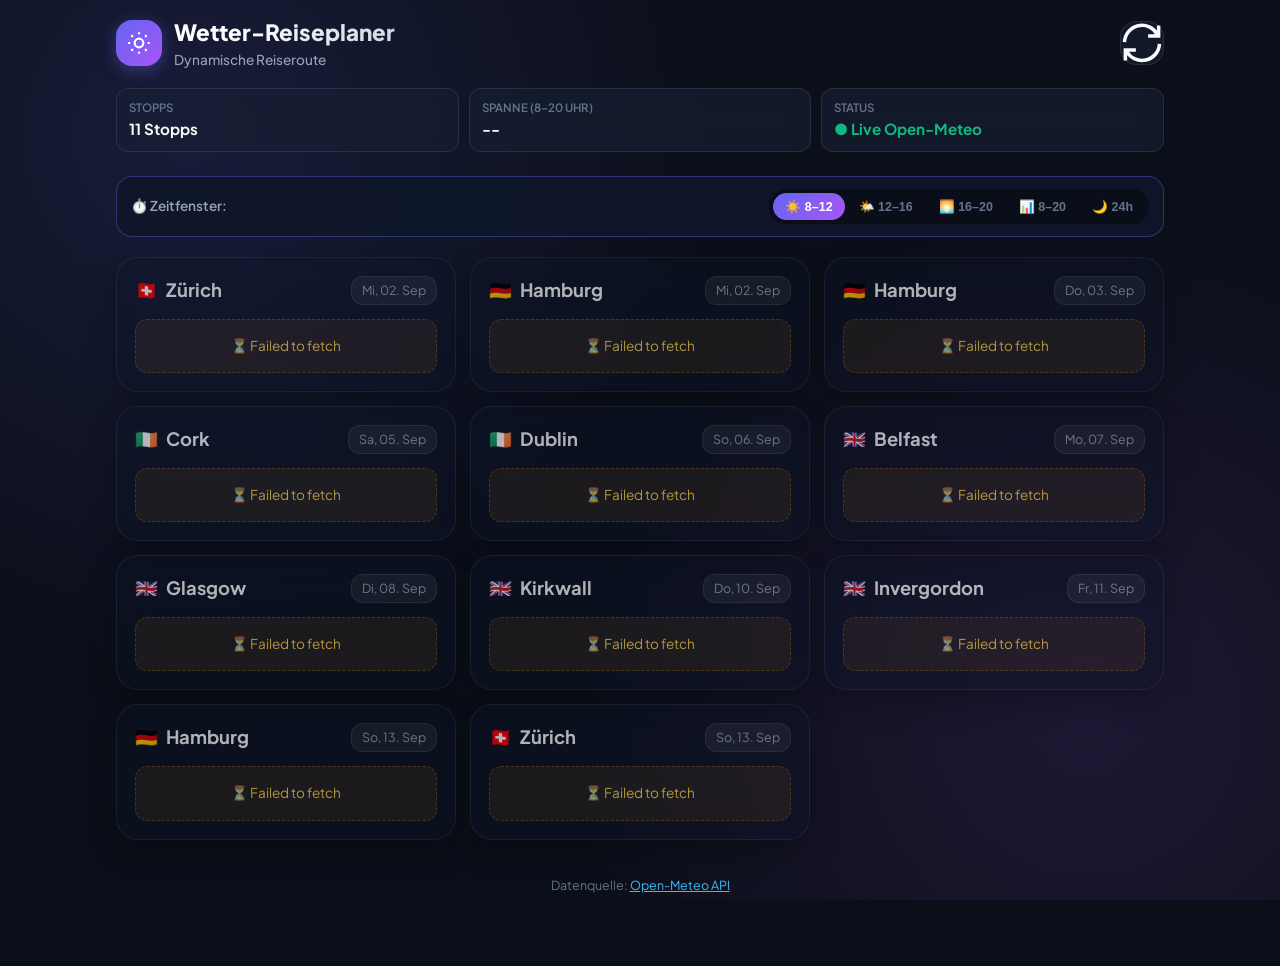
==== commit df4973a8: "Implement trend modal and enhance weather card UI Added styles and structure for trend modal and upd" ====
--- a/index.html
+++ b/index.html
@@ -126,8 +126,71 @@
         .metric-row.border-top { padding-top: 6px; border-top: 1px solid rgba(255, 255, 255, 0.07); }
         .metric-item { display: flex; align-items: center; gap: 6px; color: var(--text-secondary); }
 
+        .card-click-hint {
+            font-size: 0.73rem; color: var(--text-muted); text-align: right; margin-top: 10px;
+            display: flex; align-items: center; justify-content: flex-end; gap: 4px; font-weight: 600;
+        }
+        .weather-card:hover .card-click-hint { color: var(--accent-sky); }
+
         .out-notice { padding: 16px; background: rgba(245, 158, 11, 0.1); border: 1px dashed rgba(245, 158, 11, 0.3); border-radius: var(--radius-md); color: #fcd34d; font-size: 0.85rem; text-align: center; }
         .hidden { display: none !important; }
+
+        /* Modal Overlay */
+        .modal-overlay {
+            position: fixed; top: 0; left: 0; width: 100vw; height: 100vh;
+            background: rgba(5, 8, 16, 0.82); backdrop-filter: blur(16px);
+            z-index: 1000; display: flex; align-items: center; justify-content: center; padding: 16px;
+        }
+        .modal-card {
+            background: rgba(15, 23, 42, 0.96); border: 1px solid var(--card-border-glow);
+            border-radius: var(--radius-xl); width: 100%; max-width: 820px; max-height: 90vh;
+            overflow-y: auto; padding: 24px; position: relative; box-shadow: 0 20px 50px rgba(0, 0, 0, 0.6);
+        }
+        .modal-close-btn {
+            position: absolute; top: 16px; right: 16px; width: 36px; height: 36px;
+            border-radius: 50%; background: rgba(255, 255, 255, 0.1); border: 1px solid rgba(255, 255, 255, 0.15);
+            color: var(--text-primary); font-size: 1.4rem; cursor: pointer; display: flex; align-items: center; justify-content: center;
+        }
+        .modal-close-btn:hover { background: rgba(244, 63, 94, 0.2); color: var(--accent-rose); }
+        .modal-header { margin-bottom: 20px; padding-right: 40px; }
+        .modal-title-group { display: flex; align-items: center; gap: 12px; margin-bottom: 12px; }
+        .modal-flag { font-size: 2rem; }
+        .modal-city { font-size: 1.5rem; font-weight: 800; color: var(--text-primary); }
+        .modal-date { font-size: 0.9rem; color: var(--text-secondary); font-weight: 500; }
+        .modal-summary-pills { display: flex; flex-wrap: wrap; gap: 8px; }
+        .summary-pill {
+            padding: 4px 12px; border-radius: 20px; font-size: 0.82rem; font-weight: 600;
+            background: rgba(255, 255, 255, 0.06); border: 1px solid rgba(255, 255, 255, 0.1);
+        }
+        .summary-pill.temp-pill { color: #f8fafc; border-color: rgba(99, 102, 241, 0.4); }
+        .summary-pill.rain-pill { color: var(--accent-sky); border-color: rgba(56, 189, 248, 0.4); }
+        .summary-pill.wind-pill { color: var(--accent-amber); border-color: rgba(245, 158, 11, 0.4); }
+        .summary-pill.sun-pill { color: #fde047; border-color: rgba(250, 204, 21, 0.4); }
+
+        .chart-legend { display: flex; gap: 16px; margin-bottom: 12px; font-size: 0.8rem; color: var(--text-secondary); }
+        .legend-item { display: flex; align-items: center; gap: 6px; }
+        .legend-color { width: 12px; height: 12px; border-radius: 3px; }
+        .legend-color.temp-color { background: var(--accent-indigo); }
+        .legend-color.rain-color { background: var(--accent-sky); }
+
+        .chart-scroll-container {
+            overflow-x: auto; background: rgba(0, 0, 0, 0.3);
+            border: 1px solid var(--card-border); border-radius: var(--radius-lg); padding: 16px; margin-bottom: 20px;
+        }
+        .chart-wrapper { min-width: 640px; }
+
+        .hourly-table-container { margin-top: 16px; }
+        .table-title { font-size: 0.95rem; font-weight: 700; margin-bottom: 12px; color: var(--text-primary); }
+        .hourly-grid { display: grid; grid-template-columns: repeat(auto-fill, minmax(80px, 1fr)); gap: 8px; }
+        .hourly-card {
+            background: rgba(255, 255, 255, 0.04); border: 1px solid rgba(255, 255, 255, 0.06);
+            border-radius: var(--radius-md); padding: 8px 6px; text-align: center; font-size: 0.78rem;
+        }
+        .hourly-time { font-weight: 700; color: var(--text-secondary); margin-bottom: 4px; }
+        .hourly-icon { font-size: 1.2rem; margin: 2px 0; }
+        .hourly-temp { font-weight: 800; color: var(--text-primary); }
+        .hourly-rain { font-size: 0.72rem; color: var(--accent-sky); margin-top: 2px; }
+
         .app-footer { margin-top: 36px; text-align: center; font-size: 0.78rem; color: var(--text-muted); }
     </style>
 </head>
@@ -189,12 +252,54 @@
         </footer>
     </div>
 
+    <!-- Trend Modal -->
+    <div id="trend-modal" class="modal-overlay hidden" role="dialog" aria-modal="true">
+        <div class="modal-card">
+            <button id="modal-close-btn" class="modal-close-btn" aria-label="Schließen">&times;</button>
+            
+            <div class="modal-header">
+                <div class="modal-title-group">
+                    <span id="modal-city-flag" class="modal-flag">📍</span>
+                    <div>
+                        <h2 id="modal-city-name" class="modal-city">Stadt</h2>
+                        <p id="modal-date-text" class="modal-date">Datum</p>
+                    </div>
+                </div>
+                <div class="modal-summary-pills">
+                    <span id="modal-summary-temp" class="summary-pill temp-pill">--°C</span>
+                    <span id="modal-summary-rain" class="summary-pill rain-pill">--</span>
+                    <span id="modal-summary-wind" class="summary-pill wind-pill">--</span>
+                    <span id="modal-summary-sun" class="summary-pill sun-pill">--</span>
+                </div>
+            </div>
+
+            <div class="modal-body">
+                <div class="chart-legend">
+                    <div class="legend-item"><span class="legend-color temp-color"></span> Temperatur (°C)</div>
+                    <div class="legend-item"><span class="legend-color rain-color"></span> Niederschlag (mm / %)</div>
+                </div>
+                
+                <div class="chart-scroll-container">
+                    <div id="chart-wrapper" class="chart-wrapper"></div>
+                </div>
+
+                <div class="hourly-table-container">
+                    <h3 class="table-title">Stündlicher Verlauf (24 Stunden)</h3>
+                    <div id="hourly-table" class="hourly-grid"></div>
+                </div>
+            </div>
+        </div>
+    </div>
+
     <script>
         const WEATHER_META = {
             0: { text: "Klar", icon: "☀️" }, 1: { text: "Meist sonnig", icon: "🌤️" }, 2: { text: "Teilweise bewölkt", icon: "⛅" },
-            3: { text: "Bedeckt", icon: "☁️" }, 45: { text: "Nebel", icon: "🌫️" }, 51: { text: "Leichter Niesel", icon: "🌦️" },
+            3: { text: "Bedeckt", icon: "☁️" }, 45: { text: "Nebel", icon: "🌫️" }, 48: { text: "Reifnebel", icon: "🌫️" },
+            51: { text: "Leichter Niesel", icon: "🌦️" }, 53: { text: "Nieselregen", icon: "🌧️" }, 55: { text: "Starker Niesel", icon: "🌧️" },
             61: { text: "Leichter Regen", icon: "🌧️" }, 63: { text: "Mäßiger Regen", icon: "🌧️" }, 65: { text: "Starker Regen", icon: "🌧️" },
-            80: { text: "Schauer", icon: "🌦️" }, 95: { text: "Gewitter", icon: "⛈️" }
+            71: { text: "Leichter Schnee", icon: "❄️" }, 75: { text: "Starker Schnee", icon: "❄️" },
+            80: { text: "Leichte Schauer", icon: "🌦️" }, 81: { text: "Regenschauer", icon: "🌧️" }, 82: { text: "Starke Schauer", icon: "🌧️" },
+            95: { text: "Gewitter", icon: "⛈️" }
         };
 
         const COUNTRY_FLAGS = { "DE": "🇩🇪", "IE": "🇮🇪", "UK": "🇬🇧", "CH": "🇨🇭", "FR": "🇫🇷", "IT": "🇮🇹", "AT": "🇦🇹", "ES": "🇪🇸" };
@@ -207,7 +312,6 @@
         let TARGETS = [];
         let weatherDataStore = [];
         let currentTimeMode = '8-12';
-        let currentFilter = 'all';
 
         document.addEventListener('DOMContentLoaded', () => {
             setupEventListeners();
@@ -231,6 +335,14 @@
                     renderGrid();
                 });
             });
+
+            const modal = document.getElementById('trend-modal');
+            const closeBtn = document.getElementById('modal-close-btn');
+            if (closeBtn) closeBtn.addEventListener('click', closeTrendModal);
+            if (modal) {
+                modal.addEventListener('click', (e) => { if (e.target === modal) closeTrendModal(); });
+            }
+            document.addEventListener('keydown', (e) => { if (e.key === 'Escape') closeTrendModal(); });
         }
 
         async function fetchWeatherData() {
@@ -299,6 +411,7 @@
 
                 const hourlyDetails = dayIndices.map(i => ({
                     hour: parseInt(times[i].split('T')[1].split(':')[0], 10),
+                    hourStr: times[i].split('T')[1]?.substring(0, 5) || `${i}:00`,
                     temp: hourly.temperature_2m?.[i],
                     rainProb: hourly.precipitation_probability?.[i],
                     rainSum: hourly.precipitation?.[i],
@@ -373,12 +486,13 @@
                 const card = document.createElement('div');
                 card.className = `weather-card ${!item.available ? 'out-of-range' : ''}`;
                 const flag = COUNTRY_FLAGS[item.country] || '📍';
+                const formattedDate = formatDateString(item.date);
 
                 if (!item.available) {
                     card.innerHTML = `
                         <div class="card-header">
                             <div class="city-badge"><span>${flag}</span> <span>${item.city}</span></div>
-                            <div class="date-pill">${item.date}</div>
+                            <div class="date-pill">${formattedDate}</div>
                         </div>
                         <div class="out-notice">⏳ ${item.reason}</div>
                     `;
@@ -387,7 +501,7 @@
                     card.innerHTML = `
                         <div class="card-header">
                             <div class="city-badge"><span>${flag}</span> <span>${item.city}</span></div>
-                            <div class="date-pill">${item.date}</div>
+                            <div class="date-pill">${formattedDate}</div>
                         </div>
                         <div class="card-body">
                             <div class="weather-info">
@@ -409,10 +523,211 @@
                                 <span class="metric-item">🌇 Unter: <strong>${item.sunset}</strong></span>
                             </div>
                         </div>
+                        <div class="card-click-hint">
+                            <span>📈 Trendgraph anzeigen</span> &rarr;
+                        </div>
                     `;
+
+                    card.addEventListener('click', () => {
+                        openTrendModal(item);
+                    });
                 }
                 grid.appendChild(card);
             });
+        }
+
+        function openTrendModal(item) {
+            const modal = document.getElementById('trend-modal');
+            if (!modal) return;
+
+            const flag = COUNTRY_FLAGS[item.country] || '📍';
+            const formattedDate = formatDateStringFull(item.date);
+            const dayStats = item.slots ? item.slots['24h'] : null;
+
+            document.getElementById('modal-city-flag').textContent = flag;
+            document.getElementById('modal-city-name').textContent = item.city;
+            document.getElementById('modal-date-text').textContent = formattedDate;
+
+            if (dayStats) {
+                document.getElementById('modal-summary-temp').textContent = `${dayStats.icon} Max ${dayStats.tMax?.toFixed(1)}°C / Min ${dayStats.tMin?.toFixed(1)}°C`;
+                document.getElementById('modal-summary-rain').textContent = `🌧️ ${dayStats.rainProb}% (${dayStats.rainSum?.toFixed(1)} mm)`;
+                document.getElementById('modal-summary-wind').textContent = `💨 Max ${Math.round(dayStats.windMax || 0)} km/h`;
+            }
+            document.getElementById('modal-summary-sun').textContent = `☀️ 🌅 ${item.sunrise || '--:--'} • 🌇 ${item.sunset || '--:--'}`;
+
+            const chartWrapper = document.getElementById('chart-wrapper');
+            if (chartWrapper && item.hourlyDetails) {
+                chartWrapper.innerHTML = generateTrendSVG(item.hourlyDetails);
+            }
+
+            const hourlyGrid = document.getElementById('hourly-table');
+            if (hourlyGrid && item.hourlyDetails) {
+                hourlyGrid.innerHTML = '';
+                item.hourlyDetails.forEach(h => {
+                    const icon = h.weatherCode !== null ? (WEATHER_META[h.weatherCode]?.icon || '❓') : '⏳';
+                    const cardEl = document.createElement('div');
+                    cardEl.className = 'hourly-card';
+                    cardEl.innerHTML = `
+                        <div class="hourly-time">${h.hourStr}</div>
+                        <div class="hourly-icon">${icon}</div>
+                        <div class="hourly-temp">${h.temp !== null ? h.temp.toFixed(1) + '°' : '--'}</div>
+                        <div class="hourly-rain">${h.rainProb || 0}% (${h.rainSum ? h.rainSum.toFixed(1) : '0'}mm)</div>
+                    `;
+                    hourlyGrid.appendChild(cardEl);
+                });
+            }
+
+            modal.classList.remove('hidden');
+            document.body.style.overflow = 'hidden';
+        }
+
+        function closeTrendModal() {
+            const modal = document.getElementById('trend-modal');
+            if (modal) modal.classList.add('hidden');
+            document.body.style.overflow = '';
+        }
+
+        function generateTrendSVG(hourlyList) {
+            if (!hourlyList || !hourlyList.length) return '<p>Keine Stundendaten vorhanden.</p>';
+
+            const svgWidth = 720;
+            const svgHeight = 220;
+            const paddingLeft = 35;
+            const paddingRight = 35;
+            const paddingTop = 35;
+            const paddingBottom = 45;
+
+            const graphW = svgWidth - paddingLeft - paddingRight;
+            const graphH = svgHeight - paddingTop - paddingBottom;
+
+            const temps = hourlyList.map(d => d.temp).filter(v => v != null);
+            const rainSums = hourlyList.map(d => d.rainSum).filter(v => v != null);
+            const rainProbs = hourlyList.map(d => d.rainProb).filter(v => v != null);
+
+            let minT = Math.min(...temps);
+            let maxT = Math.max(...temps);
+            if (minT === maxT) { minT -= 1; maxT += 1; }
+            const tempRange = maxT - minT;
+
+            const maxRainSum = Math.max(...rainSums, 1);
+            const n = hourlyList.length;
+            const stepX = graphW / (n - 1);
+
+            let barsSVG = '';
+            for (let i = 0; i < n; i++) {
+                const d = hourlyList[i];
+                const x = paddingLeft + i * stepX;
+                const rVal = d.rainSum || 0;
+                const rProb = d.rainProb || 0;
+                
+                let barH = 0;
+                if (rVal > 0) {
+                    barH = Math.min(graphH * 0.75, (rVal / maxRainSum) * (graphH * 0.65) + 8);
+                } else if (rProb > 0) {
+                    barH = (rProb / 100) * (graphH * 0.4);
+                }
+
+                if (barH > 0) {
+                    const barW = Math.max(6, stepX * 0.55);
+                    const barX = x - barW / 2;
+                    const barY = paddingTop + graphH - barH;
+                    
+                    barsSVG += `
+                        <rect x="${barX.toFixed(1)}" y="${barY.toFixed(1)}" width="${barW.toFixed(1)}" height="${barH.toFixed(1)}" 
+                              rx="3" fill="url(#rainGrad)" opacity="0.85">
+                            <title>${d.hourStr} Uhr: ${rVal.toFixed(1)} mm (${rProb}% Regenwahrscheinlichkeit)</title>
+                        </rect>
+                    `;
+                    
+                    if (rVal >= 0.2 || rProb >= 40) {
+                        const labelText = rVal > 0 ? `${rVal.toFixed(1)}m` : `${rProb}%`;
+                        barsSVG += `
+                            <text x="${x.toFixed(1)}" y="${(barY - 4).toFixed(1)}" text-anchor="middle" fill="#38bdf8" font-size="9" font-weight="600">${labelText}</text>
+                        `;
+                    }
+                }
+            }
+
+            const points = [];
+            for (let i = 0; i < n; i++) {
+                const d = hourlyList[i];
+                const x = paddingLeft + i * stepX;
+                const y = paddingTop + graphH - ((d.temp - minT) / tempRange) * (graphH * 0.75) - 10;
+                points.push({ x, y, temp: d.temp, hour: d.hour, icon: d.weatherCode !== null ? (WEATHER_META[d.weatherCode]?.icon || '') : '' });
+            }
+
+            let dLine = `M ${points[0].x.toFixed(1)} ${points[0].y.toFixed(1)}`;
+            for (let i = 1; i < points.length; i++) {
+                const pPrev = points[i - 1];
+                const pCurr = points[i];
+                const cpX1 = pPrev.x + stepX * 0.4;
+                const cpY1 = pPrev.y;
+                const cpX2 = pCurr.x - stepX * 0.4;
+                const cpY2 = pCurr.y;
+                dLine += ` C ${cpX1.toFixed(1)} ${cpY1.toFixed(1)}, ${cpX2.toFixed(1)} ${cpY2.toFixed(1)}, ${pCurr.x.toFixed(1)} ${pCurr.y.toFixed(1)}`;
+            }
+
+            const dArea = `${dLine} L ${points[points.length - 1].x.toFixed(1)} ${(paddingTop + graphH).toFixed(1)} L ${points[0].x.toFixed(1)} ${(paddingTop + graphH).toFixed(1)} Z`;
+
+            let pointsSVG = '';
+            let xLabelsSVG = '';
+
+            for (let i = 0; i < n; i++) {
+                const pt = points[i];
+                const showLabel = (i % 2 === 0 || i === n - 1);
+                
+                if (showLabel) {
+                    pointsSVG += `
+                        <circle cx="${pt.x.toFixed(1)}" cy="${pt.y.toFixed(1)}" r="4.5" fill="#6366f1" stroke="#ffffff" stroke-width="2"/>
+                        <text x="${pt.x.toFixed(1)}" y="${(pt.y - 8).toFixed(1)}" text-anchor="middle" fill="#ffffff" font-size="10" font-weight="700">${pt.temp.toFixed(1)}°</text>
+                    `;
+
+                    xLabelsSVG += `
+                        <text x="${pt.x.toFixed(1)}" y="${(paddingTop + graphH + 18).toFixed(1)}" text-anchor="middle" fill="#94a3b8" font-size="10" font-weight="600">${pt.hour < 10 ? '0' + pt.hour : pt.hour}:00</text>
+                        <text x="${pt.x.toFixed(1)}" y="${(paddingTop + graphH + 34).toFixed(1)}" text-anchor="middle" font-size="12">${pt.icon}</text>
+                    `;
+                }
+            }
+
+            return `
+                <svg viewBox="0 0 ${svgWidth} ${svgHeight}" width="100%" height="auto" style="overflow: visible;">
+                    <defs>
+                        <linearGradient id="tempGrad" x1="0" y1="0" x2="0" y2="1">
+                            <stop offset="0%" stop-color="#6366f1" stop-opacity="0.45"/>
+                            <stop offset="100%" stop-color="#6366f1" stop-opacity="0.0"/>
+                        </linearGradient>
+                        <linearGradient id="rainGrad" x1="0" y1="0" x2="0" y2="1">
+                            <stop offset="0%" stop-color="#38bdf8" stop-opacity="0.9"/>
+                            <stop offset="100%" stop-color="#6366f1" stop-opacity="0.5"/>
+                        </linearGradient>
+                    </defs>
+
+                    <line x1="${paddingLeft}" y1="${paddingTop + graphH}" x2="${svgWidth - paddingRight}" y2="${paddingTop + graphH}" stroke="rgba(255,255,255,0.1)" stroke-width="1"/>
+                    ${barsSVG}
+                    <path d="${dArea}" fill="url(#tempGrad)"/>
+                    <path d="${dLine}" fill="none" stroke="#6366f1" stroke-width="3" stroke-linecap="round"/>
+                    ${pointsSVG}
+                    ${xLabelsSVG}
+                </svg>
+            `;
+        }
+
+        function formatDateString(isoStr) {
+            const parts = isoStr.split('-');
+            if (parts.length !== 3) return isoStr;
+            const d = new Date(parseInt(parts[0]), parseInt(parts[1]) - 1, parseInt(parts[2]));
+            const days = ['So', 'Mo', 'Di', 'Mi', 'Do', 'Fr', 'Sa'];
+            const months = ['Jan', 'Feb', 'Mär', 'Apr', 'Mai', 'Jun', 'Jul', 'Aug', 'Sep', 'Okt', 'Nov', 'Dez'];
+            return `${days[d.getDay()]}, ${String(d.getDate()).padStart(2, '0')}. ${months[d.getMonth()]}`;
+        }
+
+        function formatDateStringFull(isoStr) {
+            const parts = isoStr.split('-');
+            if (parts.length !== 3) return isoStr;
+            const d = new Date(parseInt(parts[0]), parseInt(parts[1]) - 1, parseInt(parts[2]));
+            const days = ['Sonntag', 'Montag', 'Dienstag', 'Mittwoch', 'Donnerstag', 'Freitag', 'Samstag'];
+            const months = ['Januar', 'Februar', 'März', 'April', 'Mai', 'Juni', 'Juli', 'August', 'September', 'Oktober', 'November', 'Dezember'];
+            return `${days[d.getDay()]}, ${String(d.getDate()).padStart(2, '0')}. ${months[d.getMonth()]} ${d.getFullYear()}`;
         }
 
         function showLoader(visible) {
